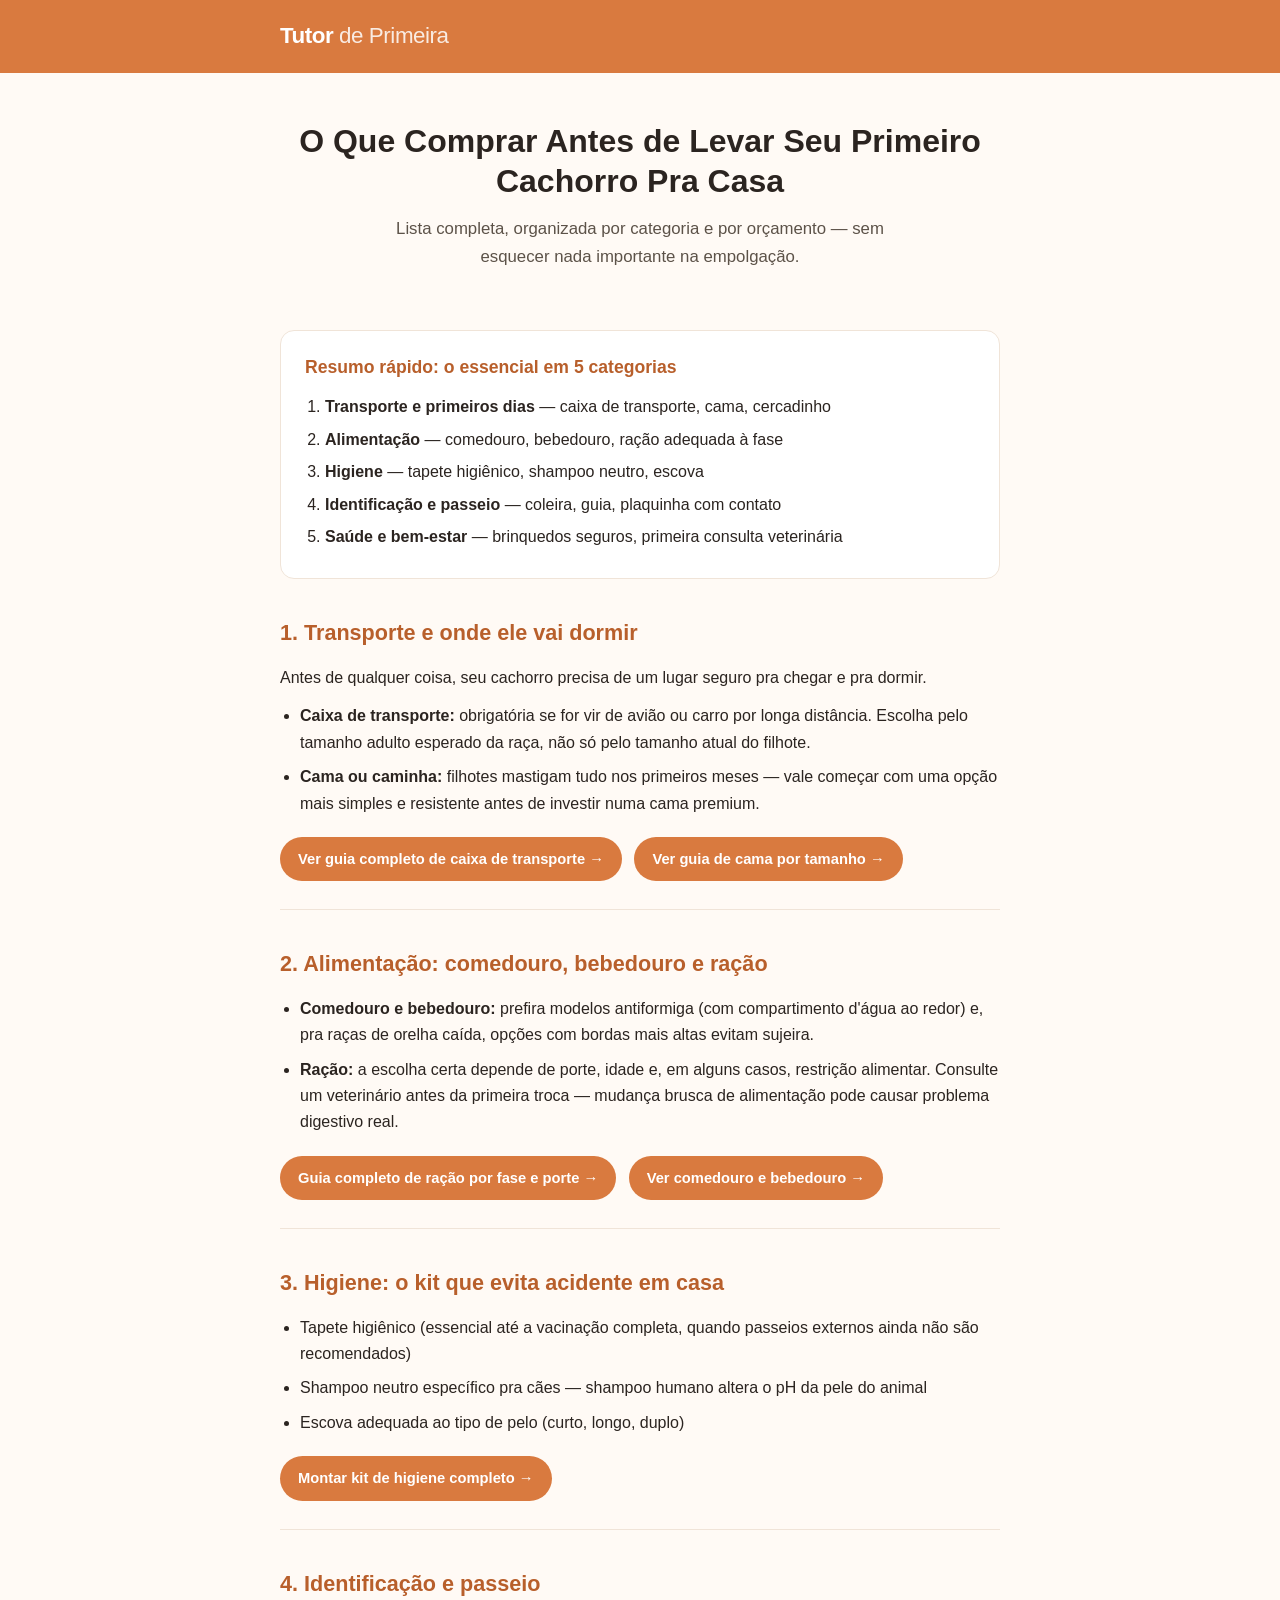
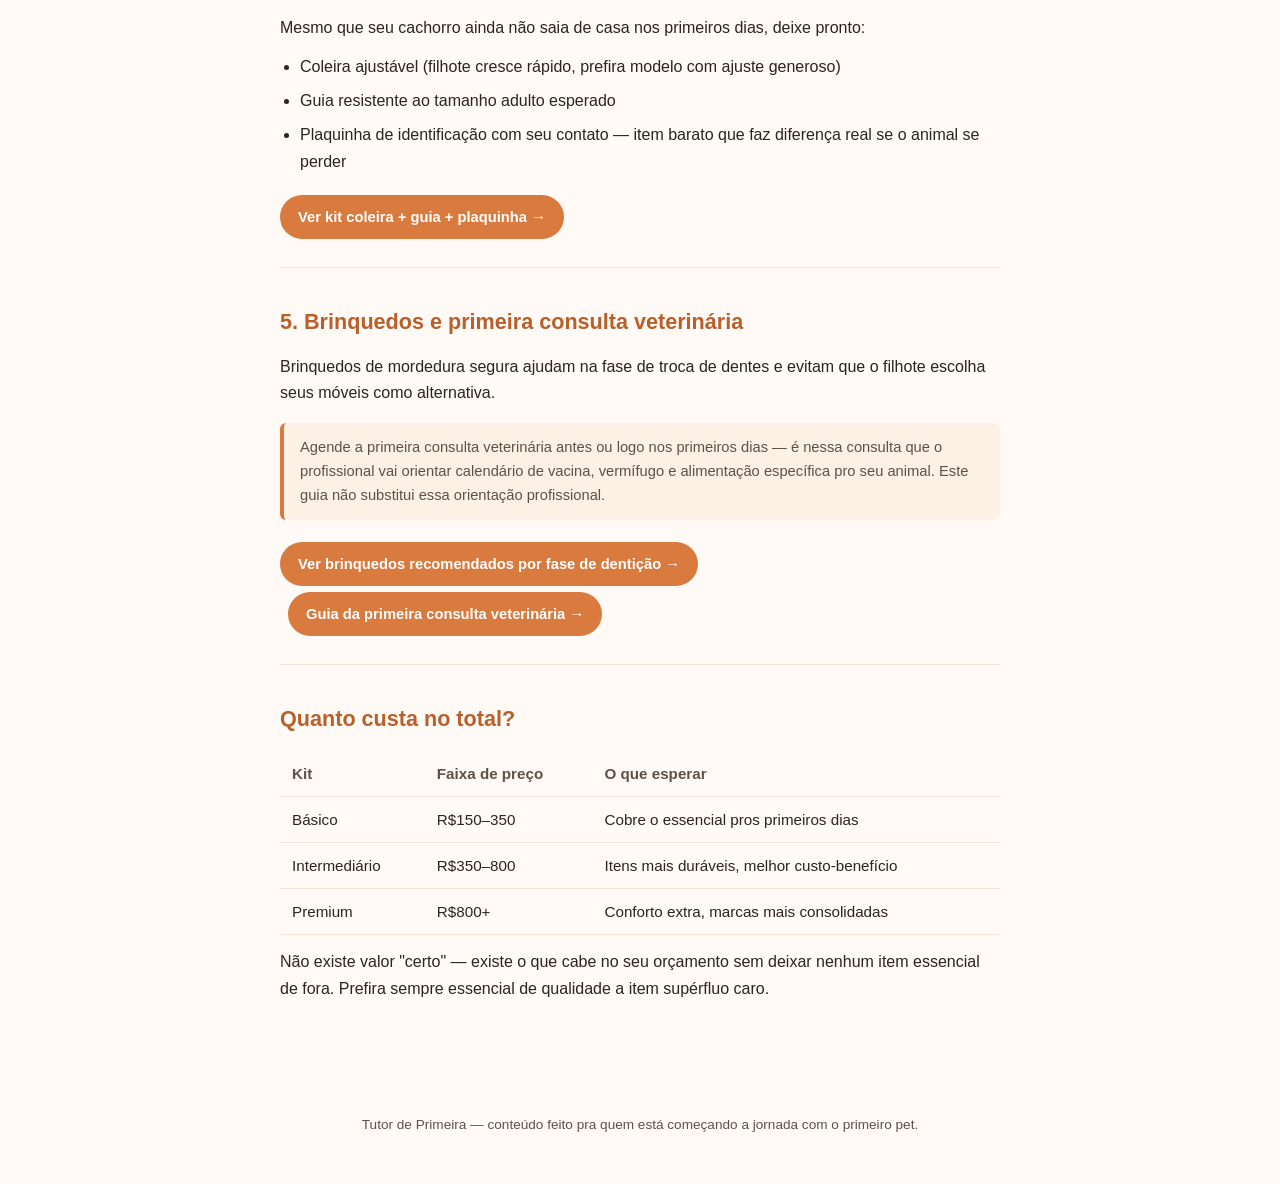
==== index.html @ 455edf4c "Site inicial Tutor de Primeira: 9 páginas (pilar + 8 de categoria)" ====
<!DOCTYPE html>
<html lang="pt-BR">
<head>
<meta charset="UTF-8">
<meta name="viewport" content="width=device-width, initial-scale=1.0">
<title>O Que Comprar Antes do Primeiro Cachorro: Lista Completa | Tutor de Primeira</title>
<meta name="description" content="Lista completa e organizada do que comprar antes de levar seu primeiro cachorro pra casa: transporte, alimentação, higiene, passeio e saúde. Guia de tutor de primeira viagem.">
<meta property="og:title" content="O Que Comprar Antes do Primeiro Cachorro: Lista Completa">
<meta property="og:description" content="Guia completo e organizado por categoria pra quem está adotando o primeiro cachorro.">
<meta property="og:type" content="article">
<link rel="stylesheet" href="assets/style.css">
</head>
<body>

<header class="topo">
  <div class="container">
    <div class="logo">Tutor <span>de Primeira</span></div>
  </div>
</header>

<main class="container">

  <div class="hero">
    <h1>O Que Comprar Antes de Levar Seu Primeiro Cachorro Pra Casa</h1>
    <p class="subtitulo">Lista completa, organizada por categoria e por orçamento — sem esquecer nada importante na empolgação.</p>
  </div>

  <article>

    <div class="resumo-rapido">
      <h2>Resumo rápido: o essencial em 5 categorias</h2>
      <ol>
        <li><strong>Transporte e primeiros dias</strong> — caixa de transporte, cama, cercadinho</li>
        <li><strong>Alimentação</strong> — comedouro, bebedouro, ração adequada à fase</li>
        <li><strong>Higiene</strong> — tapete higiênico, shampoo neutro, escova</li>
        <li><strong>Identificação e passeio</strong> — coleira, guia, plaquinha com contato</li>
        <li><strong>Saúde e bem-estar</strong> — brinquedos seguros, primeira consulta veterinária</li>
      </ol>
    </div>

    <section>
      <h2>1. Transporte e onde ele vai dormir</h2>
      <p>Antes de qualquer coisa, seu cachorro precisa de um lugar seguro pra chegar e pra dormir.</p>
      <ul>
        <li><strong>Caixa de transporte:</strong> obrigatória se for vir de avião ou carro por longa distância. Escolha pelo tamanho adulto esperado da raça, não só pelo tamanho atual do filhote.</li>
        <li><strong>Cama ou caminha:</strong> filhotes mastigam tudo nos primeiros meses — vale começar com uma opção mais simples e resistente antes de investir numa cama premium.</li>
      </ul>
      <a href="caixa-transporte.html" class="cta-link">Ver guia completo de caixa de transporte →</a>
      <a href="cama-caminha.html" class="cta-link" style="margin-left:8px">Ver guia de cama por tamanho →</a>
    </section>

    <section>
      <h2>2. Alimentação: comedouro, bebedouro e ração</h2>
      <ul>
        <li><strong>Comedouro e bebedouro:</strong> prefira modelos antiformiga (com compartimento d'água ao redor) e, pra raças de orelha caída, opções com bordas mais altas evitam sujeira.</li>
        <li><strong>Ração:</strong> a escolha certa depende de porte, idade e, em alguns casos, restrição alimentar. Consulte um veterinário antes da primeira troca — mudança brusca de alimentação pode causar problema digestivo real.</li>
      </ul>
      <a href="racao-filhote.html" class="cta-link">Guia completo de ração por fase e porte →</a>
      <a href="comedouro-bebedouro.html" class="cta-link" style="margin-left:8px">Ver comedouro e bebedouro →</a>
    </section>

    <section>
      <h2>3. Higiene: o kit que evita acidente em casa</h2>
      <ul>
        <li>Tapete higiênico (essencial até a vacinação completa, quando passeios externos ainda não são recomendados)</li>
        <li>Shampoo neutro específico pra cães — shampoo humano altera o pH da pele do animal</li>
        <li>Escova adequada ao tipo de pelo (curto, longo, duplo)</li>
      </ul>
      <a href="kit-higiene.html" class="cta-link">Montar kit de higiene completo →</a>
    </section>

    <section>
      <h2>4. Identificação e passeio</h2>
      <p>Mesmo que seu cachorro ainda não saia de casa nos primeiros dias, deixe pronto:</p>
      <ul>
        <li>Coleira ajustável (filhote cresce rápido, prefira modelo com ajuste generoso)</li>
        <li>Guia resistente ao tamanho adulto esperado</li>
        <li>Plaquinha de identificação com seu contato — item barato que faz diferença real se o animal se perder</li>
      </ul>
      <a href="coleira-guia-plaquinha.html" class="cta-link">Ver kit coleira + guia + plaquinha →</a>
    </section>

    <section>
      <h2>5. Brinquedos e primeira consulta veterinária</h2>
      <p>Brinquedos de mordedura segura ajudam na fase de troca de dentes e evitam que o filhote escolha seus móveis como alternativa.</p>
      <div class="aviso">
        Agende a primeira consulta veterinária antes ou logo nos primeiros dias — é nessa consulta que o profissional vai orientar calendário de vacina, vermífugo e alimentação específica pro seu animal. Este guia não substitui essa orientação profissional.
      </div>
      <a href="brinquedos-dentição.html" class="cta-link">Ver brinquedos recomendados por fase de dentição →</a>
      <a href="primeira-consulta-veterinaria.html" class="cta-link" style="margin-left:8px">Guia da primeira consulta veterinária →</a>
    </section>

    <section>
      <h2>Quanto custa no total?</h2>
      <table class="tabela-custos">
        <tr><th>Kit</th><th>Faixa de preço</th><th>O que esperar</th></tr>
        <tr><td>Básico</td><td>R$150–350</td><td>Cobre o essencial pros primeiros dias</td></tr>
        <tr><td>Intermediário</td><td>R$350–800</td><td>Itens mais duráveis, melhor custo-benefício</td></tr>
        <tr><td>Premium</td><td>R$800+</td><td>Conforto extra, marcas mais consolidadas</td></tr>
      </table>
      <p style="margin-top:14px">Não existe valor "certo" — existe o que cabe no seu orçamento sem deixar nenhum item essencial de fora. Prefira sempre essencial de qualidade a item supérfluo caro.</p>
    </section>

  </article>

</main>

<footer>
  Tutor de Primeira — conteúdo feito pra quem está começando a jornada com o primeiro pet.
</footer>

</body>
</html>
---- assets/style.css ----
:root {
  --cor-principal: #d97a3f;
  --cor-principal-escura: #b85f2b;
  --cor-texto: #2b2420;
  --cor-texto-suave: #5c5248;
  --cor-fundo: #fffaf5;
  --cor-card: #ffffff;
  --cor-borda: #f0e4d8;
  --fonte: -apple-system, BlinkMacSystemFont, "Segoe UI", Roboto, Helvetica, Arial, sans-serif;
}

* { box-sizing: border-box; margin: 0; padding: 0; }

body {
  font-family: var(--fonte);
  color: var(--cor-texto);
  background: var(--cor-fundo);
  line-height: 1.65;
}

.container { max-width: 760px; margin: 0 auto; padding: 0 20px; }

header.topo {
  background: var(--cor-principal);
  color: #fff;
  padding: 18px 0;
}

header.topo .container { display: flex; align-items: center; gap: 10px; }

.logo { font-size: 1.4rem; font-weight: 800; letter-spacing: -0.02em; }
.logo span { font-weight: 400; opacity: 0.85; }

.hero {
  padding: 48px 0 32px;
  text-align: center;
}

.hero h1 {
  font-size: 2rem;
  line-height: 1.25;
  margin-bottom: 14px;
  color: var(--cor-texto);
}

.hero p.subtitulo {
  color: var(--cor-texto-suave);
  font-size: 1.05rem;
  max-width: 560px;
  margin: 0 auto;
}

.resumo-rapido {
  background: var(--cor-card);
  border: 1px solid var(--cor-borda);
  border-radius: 14px;
  padding: 22px 24px;
  margin: 28px 0;
}

.resumo-rapido h2 { font-size: 1.1rem; margin-bottom: 12px; }
.resumo-rapido ol { padding-left: 20px; }
.resumo-rapido li { margin-bottom: 6px; }

article section {
  margin: 36px 0;
  padding-bottom: 28px;
  border-bottom: 1px solid var(--cor-borda);
}

article section:last-of-type { border-bottom: none; }

article h2 {
  font-size: 1.35rem;
  margin-bottom: 14px;
  color: var(--cor-principal-escura);
}

article p { margin-bottom: 12px; color: var(--cor-texto); }

article ul { padding-left: 20px; margin-bottom: 14px; }
article ul li { margin-bottom: 8px; }

.cta-link {
  display: inline-block;
  margin-top: 6px;
  padding: 10px 18px;
  background: var(--cor-principal);
  color: #fff;
  text-decoration: none;
  border-radius: 999px;
  font-weight: 600;
  font-size: 0.92rem;
  transition: background 0.15s ease;
}

.cta-link:hover { background: var(--cor-principal-escura); }

.tabela-custos {
  width: 100%;
  border-collapse: collapse;
  margin-top: 14px;
}

.tabela-custos th, .tabela-custos td {
  text-align: left;
  padding: 10px 12px;
  border-bottom: 1px solid var(--cor-borda);
  font-size: 0.95rem;
}

.tabela-custos th { color: var(--cor-texto-suave); font-weight: 600; }

.aviso {
  background: #fdf1e6;
  border-left: 4px solid var(--cor-principal);
  padding: 12px 16px;
  border-radius: 6px;
  font-size: 0.92rem;
  color: var(--cor-texto-suave);
  margin: 16px 0;
}

footer {
  text-align: center;
  padding: 36px 0 48px;
  color: var(--cor-texto-suave);
  font-size: 0.85rem;
}

@media (max-width: 600px) {
  .hero h1 { font-size: 1.6rem; }
  .hero { padding: 32px 0 24px; }
}
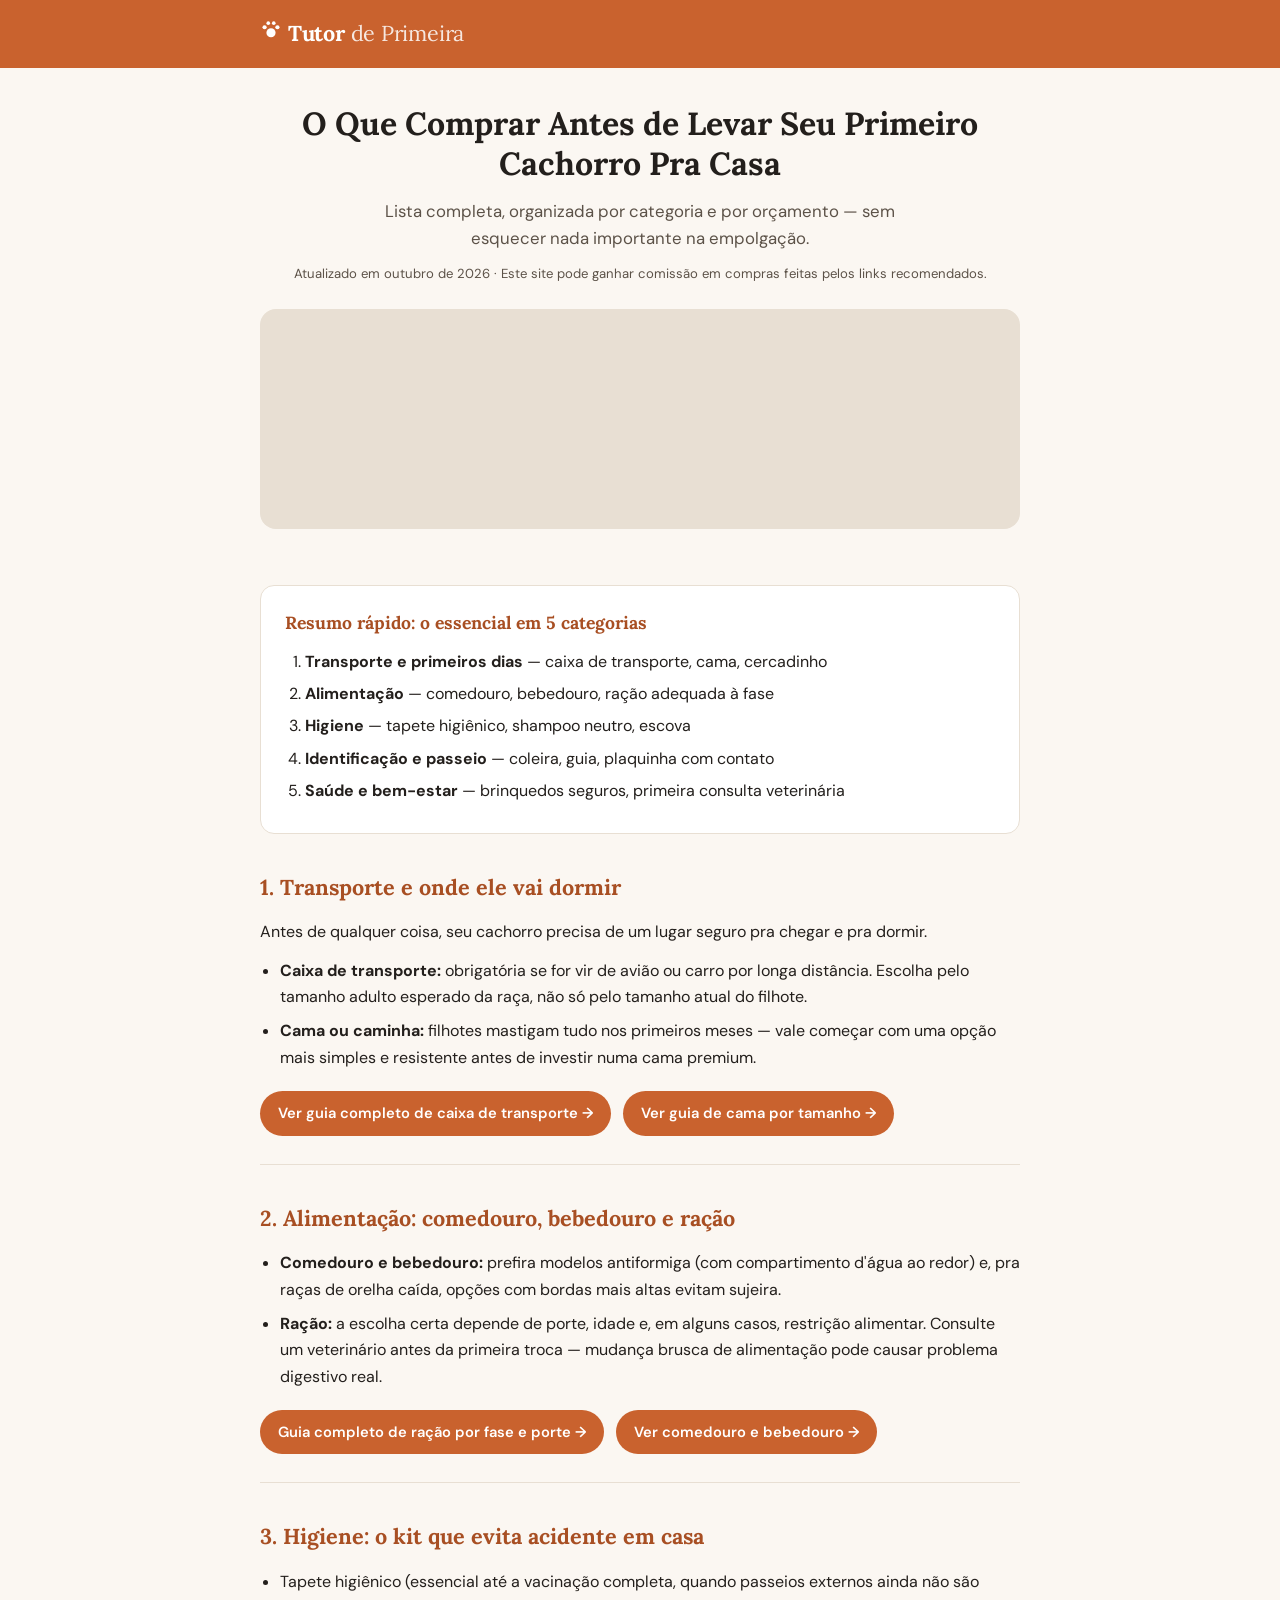
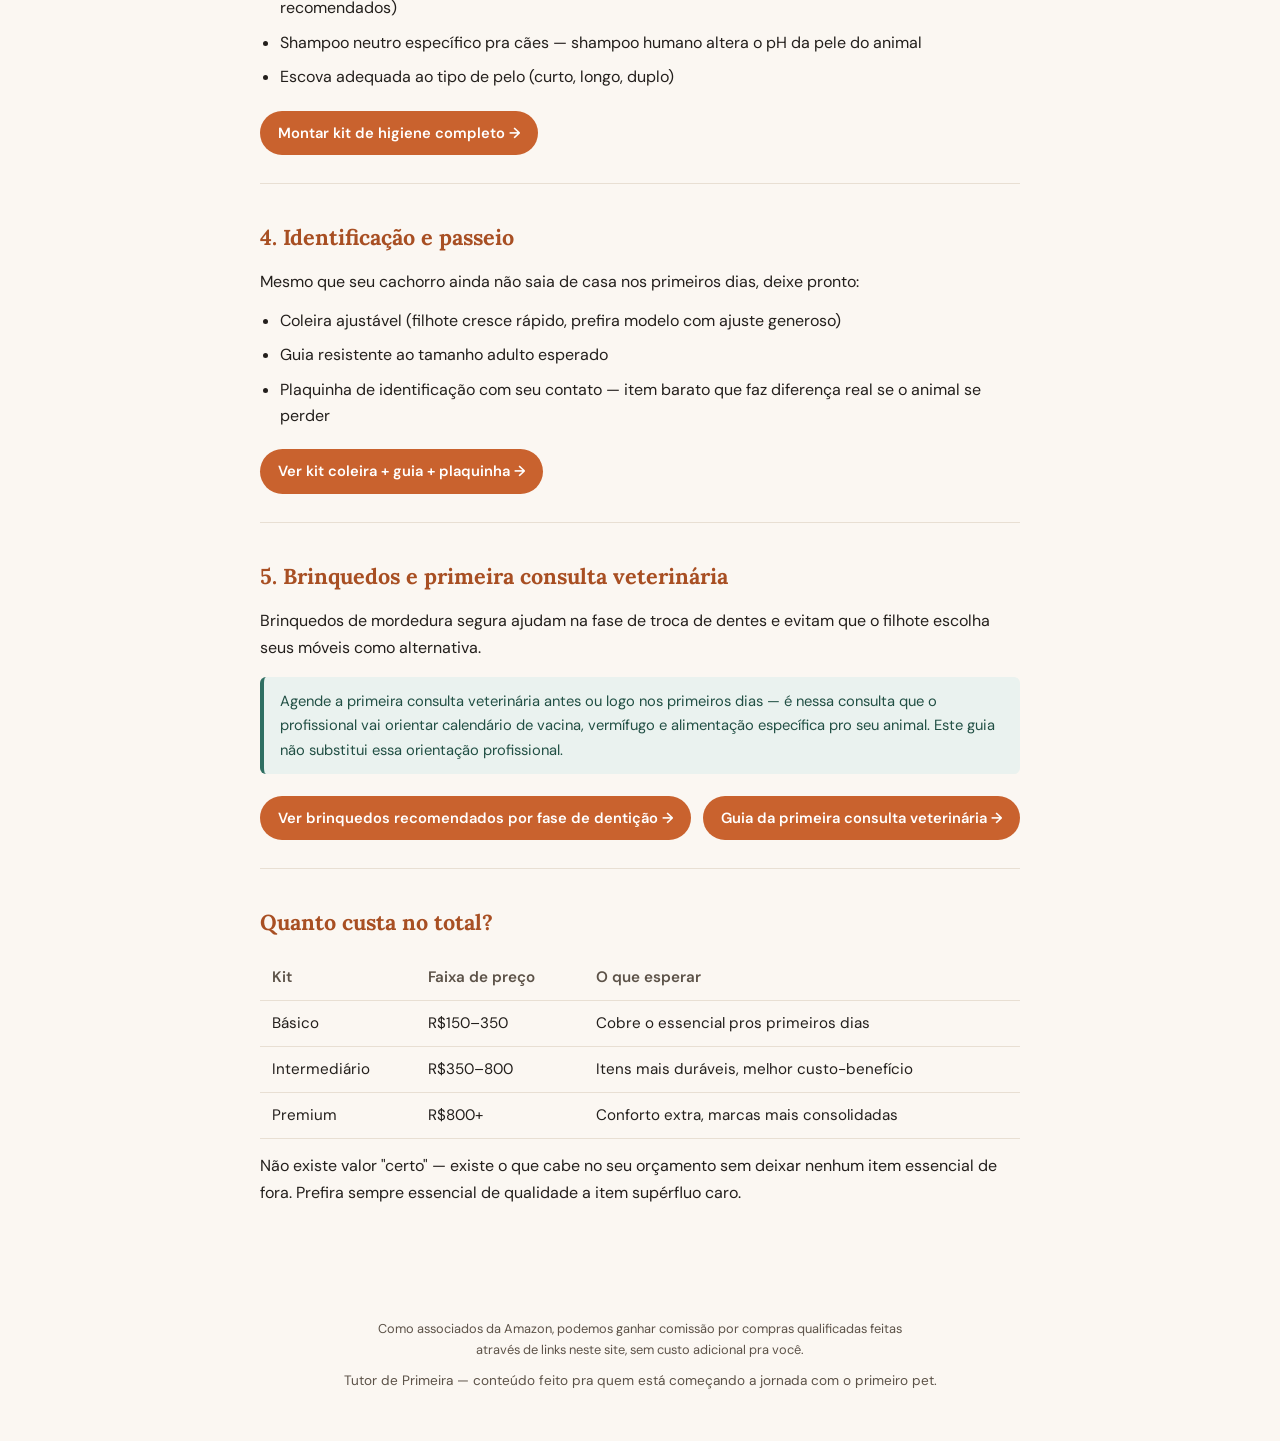
==== commit fce849fa: "Redesign completo: paleta/tipografia, breadcrumb, fotos, resposta rápida, tabela comparativa, cards " ====
--- a/index.html
+++ b/index.html
@@ -14,7 +14,10 @@
 
 <header class="topo">
   <div class="container">
-    <div class="logo">Tutor <span>de Primeira</span></div>
+    <div class="logo">
+      <svg class="icone" width="22" height="22" viewBox="0 0 24 24" fill="currentColor" aria-hidden="true"><circle cx="12" cy="15" r="5"/><circle cx="5" cy="9" r="2.3"/><circle cx="19" cy="9" r="2.3"/><circle cx="9" cy="4.5" r="2"/><circle cx="15" cy="4.5" r="2"/></svg>
+      Tutor <span>de Primeira</span>
+    </div>
   </div>
 </header>
 
@@ -23,6 +26,8 @@
   <div class="hero">
     <h1>O Que Comprar Antes de Levar Seu Primeiro Cachorro Pra Casa</h1>
     <p class="subtitulo">Lista completa, organizada por categoria e por orçamento — sem esquecer nada importante na empolgação.</p>
+    <p class="disclosure">Atualizado em outubro de 2026 · Este site pode ganhar comissão em compras feitas pelos links recomendados.</p>
+    <div class="hero-foto" style="--imagem-hero: url('assets/images/hero-home.jpg')"></div>
   </div>
 
   <article>
@@ -86,7 +91,7 @@
       <div class="aviso">
         Agende a primeira consulta veterinária antes ou logo nos primeiros dias — é nessa consulta que o profissional vai orientar calendário de vacina, vermífugo e alimentação específica pro seu animal. Este guia não substitui essa orientação profissional.
       </div>
-      <a href="brinquedos-dentição.html" class="cta-link">Ver brinquedos recomendados por fase de dentição →</a>
+      <a href="brinquedos-dente.html" class="cta-link">Ver brinquedos recomendados por fase de dentição →</a>
       <a href="primeira-consulta-veterinaria.html" class="cta-link" style="margin-left:8px">Guia da primeira consulta veterinária →</a>
     </section>
 
@@ -106,6 +111,7 @@
 </main>
 
 <footer>
+  <p class="disclosure-footer">Como associados da Amazon, podemos ganhar comissão por compras qualificadas feitas através de links neste site, sem custo adicional pra você.</p>
   Tutor de Primeira — conteúdo feito pra quem está começando a jornada com o primeiro pet.
 </footer>
 
--- a/assets/style.css
+++ b/assets/style.css
@@ -1,43 +1,65 @@
+@import url('https://fonts.googleapis.com/css2?family=Lora:wght@600;700&family=DM+Sans:wght@400;500;600&display=swap');
+
 :root {
-  --cor-principal: #d97a3f;
-  --cor-principal-escura: #b85f2b;
-  --cor-texto: #2b2420;
-  --cor-texto-suave: #5c5248;
-  --cor-fundo: #fffaf5;
+  --cor-principal: #C9622E;
+  --cor-principal-escura: #A84F23;
+  --cor-secundaria: #2F6F62;
+  --cor-secundaria-escura: #214F44;
+  --cor-texto: #231F1C;
+  --cor-texto-suave: #5C5248;
+  --cor-fundo: #FBF7F2;
   --cor-card: #ffffff;
-  --cor-borda: #f0e4d8;
-  --fonte: -apple-system, BlinkMacSystemFont, "Segoe UI", Roboto, Helvetica, Arial, sans-serif;
+  --cor-borda: #E8DFD3;
+  --fonte-titulo: "Lora", Georgia, serif;
+  --fonte-corpo: "DM Sans", -apple-system, BlinkMacSystemFont, "Segoe UI", Roboto, Helvetica, Arial, sans-serif;
 }
 
 * { box-sizing: border-box; margin: 0; padding: 0; }
 
 body {
-  font-family: var(--fonte);
+  font-family: var(--fonte-corpo);
   color: var(--cor-texto);
   background: var(--cor-fundo);
   line-height: 1.65;
 }
 
-.container { max-width: 760px; margin: 0 auto; padding: 0 20px; }
+.container { max-width: 800px; margin: 0 auto; padding: 0 20px; }
+
+h1, h2, .logo { font-family: var(--fonte-titulo); }
+
+/* Header + breadcrumb */
 
 header.topo {
   background: var(--cor-principal);
   color: #fff;
-  padding: 18px 0;
+  padding: 16px 0;
 }
 
 header.topo .container { display: flex; align-items: center; gap: 10px; }
 
-.logo { font-size: 1.4rem; font-weight: 800; letter-spacing: -0.02em; }
+.logo { font-size: 1.35rem; font-weight: 700; letter-spacing: -0.01em; }
 .logo span { font-weight: 400; opacity: 0.85; }
+.logo a { color: inherit; text-decoration: none; display: inline-flex; align-items: center; gap: 8px; }
+
+.breadcrumb {
+  font-size: 0.85rem;
+  color: var(--cor-texto-suave);
+  padding: 14px 0 0;
+}
+
+.breadcrumb a { color: var(--cor-texto-suave); text-decoration: none; }
+.breadcrumb a:hover { text-decoration: underline; }
+
+/* Hero */
 
 .hero {
-  padding: 48px 0 32px;
+  padding: 36px 0 28px;
   text-align: center;
 }
 
 .hero h1 {
   font-size: 2rem;
+  font-weight: 700;
   line-height: 1.25;
   margin-bottom: 14px;
   color: var(--cor-texto);
@@ -50,7 +72,28 @@
   margin: 0 auto;
 }
 
-.resumo-rapido {
+.hero-foto {
+  margin-top: 24px;
+  border-radius: 16px;
+  min-height: 220px;
+  background-color: var(--cor-borda);
+  background-image: var(--imagem-hero, none);
+  background-size: cover;
+  background-position: center;
+}
+
+/* Disclosure / atualização */
+
+.disclosure {
+  font-size: 0.82rem;
+  color: var(--cor-texto-suave);
+  text-align: center;
+  margin-top: 10px;
+}
+
+/* Resumo rápido / Resposta rápida */
+
+.resumo-rapido, .resposta-rapida {
   background: var(--cor-card);
   border: 1px solid var(--cor-borda);
   border-radius: 14px;
@@ -58,9 +101,28 @@
   margin: 28px 0;
 }
 
-.resumo-rapido h2 { font-size: 1.1rem; margin-bottom: 12px; }
+.resumo-rapido h2, .resposta-rapida h2 { font-size: 1.1rem; margin-bottom: 12px; }
 .resumo-rapido ol { padding-left: 20px; }
 .resumo-rapido li { margin-bottom: 6px; }
+
+.resposta-rapida {
+  border-left: 4px solid var(--cor-principal);
+}
+
+.resposta-rapida .selo {
+  display: inline-block;
+  background: var(--cor-principal);
+  color: #fff;
+  font-size: 0.75rem;
+  font-weight: 600;
+  padding: 3px 10px;
+  border-radius: 999px;
+  margin-bottom: 8px;
+}
+
+.resposta-rapida p { color: var(--cor-texto-suave); margin-bottom: 14px; }
+
+/* Artigo / seções */
 
 article section {
   margin: 36px 0;
@@ -72,6 +134,7 @@
 
 article h2 {
   font-size: 1.35rem;
+  font-weight: 700;
   margin-bottom: 14px;
   color: var(--cor-principal-escura);
 }
@@ -80,6 +143,8 @@
 
 article ul { padding-left: 20px; margin-bottom: 14px; }
 article ul li { margin-bottom: 8px; }
+
+/* CTA */
 
 .cta-link {
   display: inline-block;
@@ -96,39 +161,136 @@
 
 .cta-link:hover { background: var(--cor-principal-escura); }
 
-.tabela-custos {
+/* Tabela comparativa de produtos */
+
+.tabela-custos, .tabela-comparativa {
   width: 100%;
   border-collapse: collapse;
   margin-top: 14px;
-}
-
-.tabela-custos th, .tabela-custos td {
+  font-size: 0.95rem;
+}
+
+.tabela-custos th, .tabela-custos td,
+.tabela-comparativa th, .tabela-comparativa td {
   text-align: left;
   padding: 10px 12px;
   border-bottom: 1px solid var(--cor-borda);
-  font-size: 0.95rem;
-}
-
-.tabela-custos th { color: var(--cor-texto-suave); font-weight: 600; }
+}
+
+.tabela-custos th, .tabela-comparativa th { color: var(--cor-texto-suave); font-weight: 600; }
+
+.tabela-comparativa {
+  background: var(--cor-card);
+  border: 1px solid var(--cor-borda);
+  border-radius: 12px;
+  overflow: hidden;
+}
+
+.tabela-comparativa th { background: var(--cor-fundo); }
+
+.tabela-comparativa .selo-tag {
+  display: inline-block;
+  font-size: 0.72rem;
+  font-weight: 600;
+  padding: 2px 8px;
+  border-radius: 999px;
+  background: var(--cor-secundaria);
+  color: #fff;
+}
+
+/* Cards de produto */
+
+.produtos-grid {
+  display: grid;
+  grid-template-columns: repeat(auto-fit, minmax(200px, 1fr));
+  gap: 14px;
+  margin-top: 16px;
+}
+
+.produto-card {
+  background: var(--cor-card);
+  border: 1px solid var(--cor-borda);
+  border-radius: 14px;
+  padding: 18px;
+  display: flex;
+  flex-direction: column;
+}
+
+.produto-card .icone {
+  width: 36px;
+  height: 36px;
+  color: var(--cor-principal);
+  margin-bottom: 10px;
+}
+
+.produto-card .selo-tag {
+  display: inline-block;
+  font-size: 0.72rem;
+  font-weight: 600;
+  padding: 2px 8px;
+  border-radius: 999px;
+  background: var(--cor-secundaria);
+  color: #fff;
+  margin-bottom: 8px;
+  align-self: flex-start;
+}
+
+.produto-card h3 { font-size: 1rem; margin-bottom: 6px; }
+.produto-card p { font-size: 0.88rem; color: var(--cor-texto-suave); margin-bottom: 10px; flex-grow: 1; }
+.produto-card .preco { font-size: 0.85rem; font-weight: 600; color: var(--cor-texto); margin-bottom: 10px; }
+
+.produto-card .cta-link {
+  text-align: center;
+  font-size: 0.85rem;
+  padding: 8px 14px;
+}
+
+/* Aviso (saúde / cuidado) — cor secundária, distinto de oferta */
 
 .aviso {
-  background: #fdf1e6;
-  border-left: 4px solid var(--cor-principal);
+  background: #EAF2EF;
+  border-left: 4px solid var(--cor-secundaria);
   padding: 12px 16px;
   border-radius: 6px;
   font-size: 0.92rem;
-  color: var(--cor-texto-suave);
+  color: var(--cor-secundaria-escura);
   margin: 16px 0;
 }
 
+/* FAQ */
+
+.faq details {
+  border-bottom: 1px solid var(--cor-borda);
+  padding: 12px 0;
+}
+
+.faq summary {
+  cursor: pointer;
+  font-weight: 600;
+  font-size: 0.98rem;
+}
+
+.faq details p { margin-top: 10px; color: var(--cor-texto-suave); }
+
+/* Footer */
+
 footer {
   text-align: center;
   padding: 36px 0 48px;
   color: var(--cor-texto-suave);
   font-size: 0.85rem;
 }
+
+footer .disclosure-footer {
+  max-width: 560px;
+  margin: 0 auto 10px;
+  font-size: 0.8rem;
+}
+
+footer a { color: var(--cor-texto-suave); }
 
 @media (max-width: 600px) {
   .hero h1 { font-size: 1.6rem; }
-  .hero { padding: 32px 0 24px; }
-}
+  .hero { padding: 28px 0 20px; }
+  .produtos-grid { grid-template-columns: 1fr; }
+}
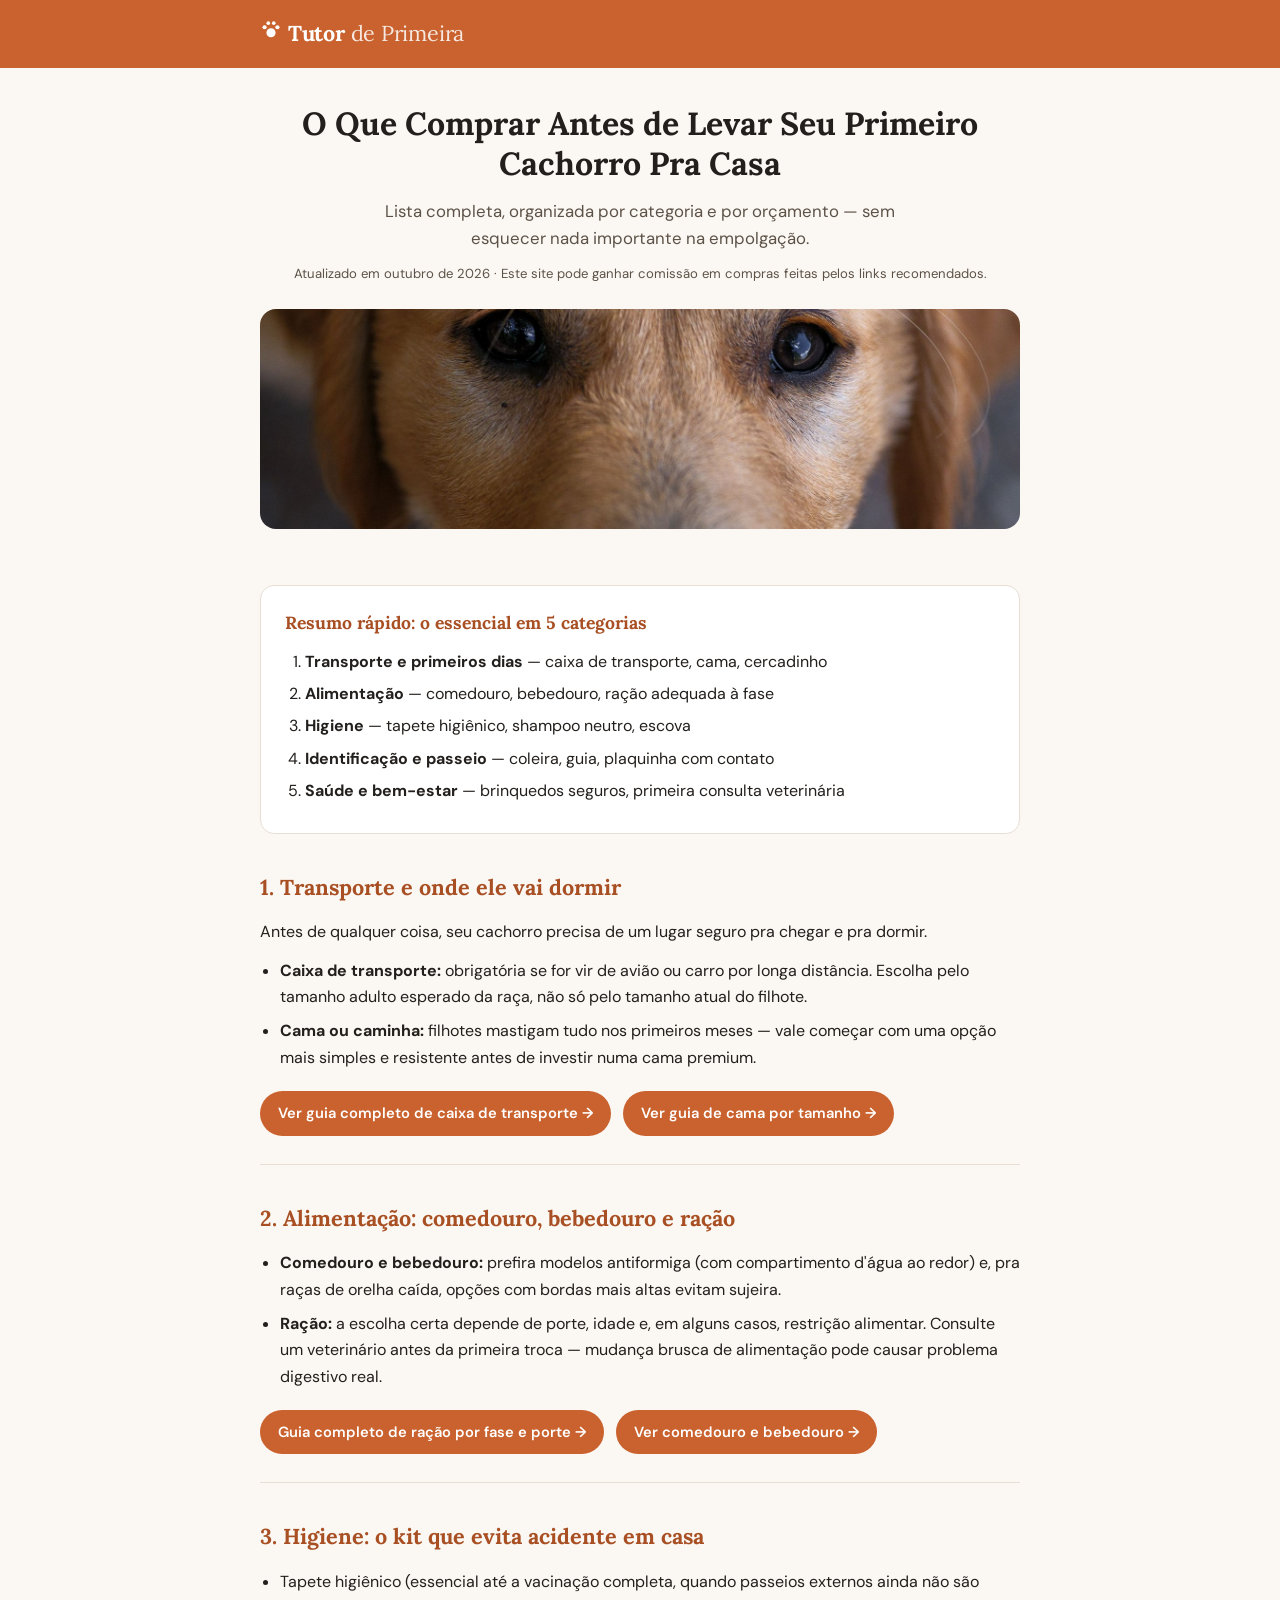
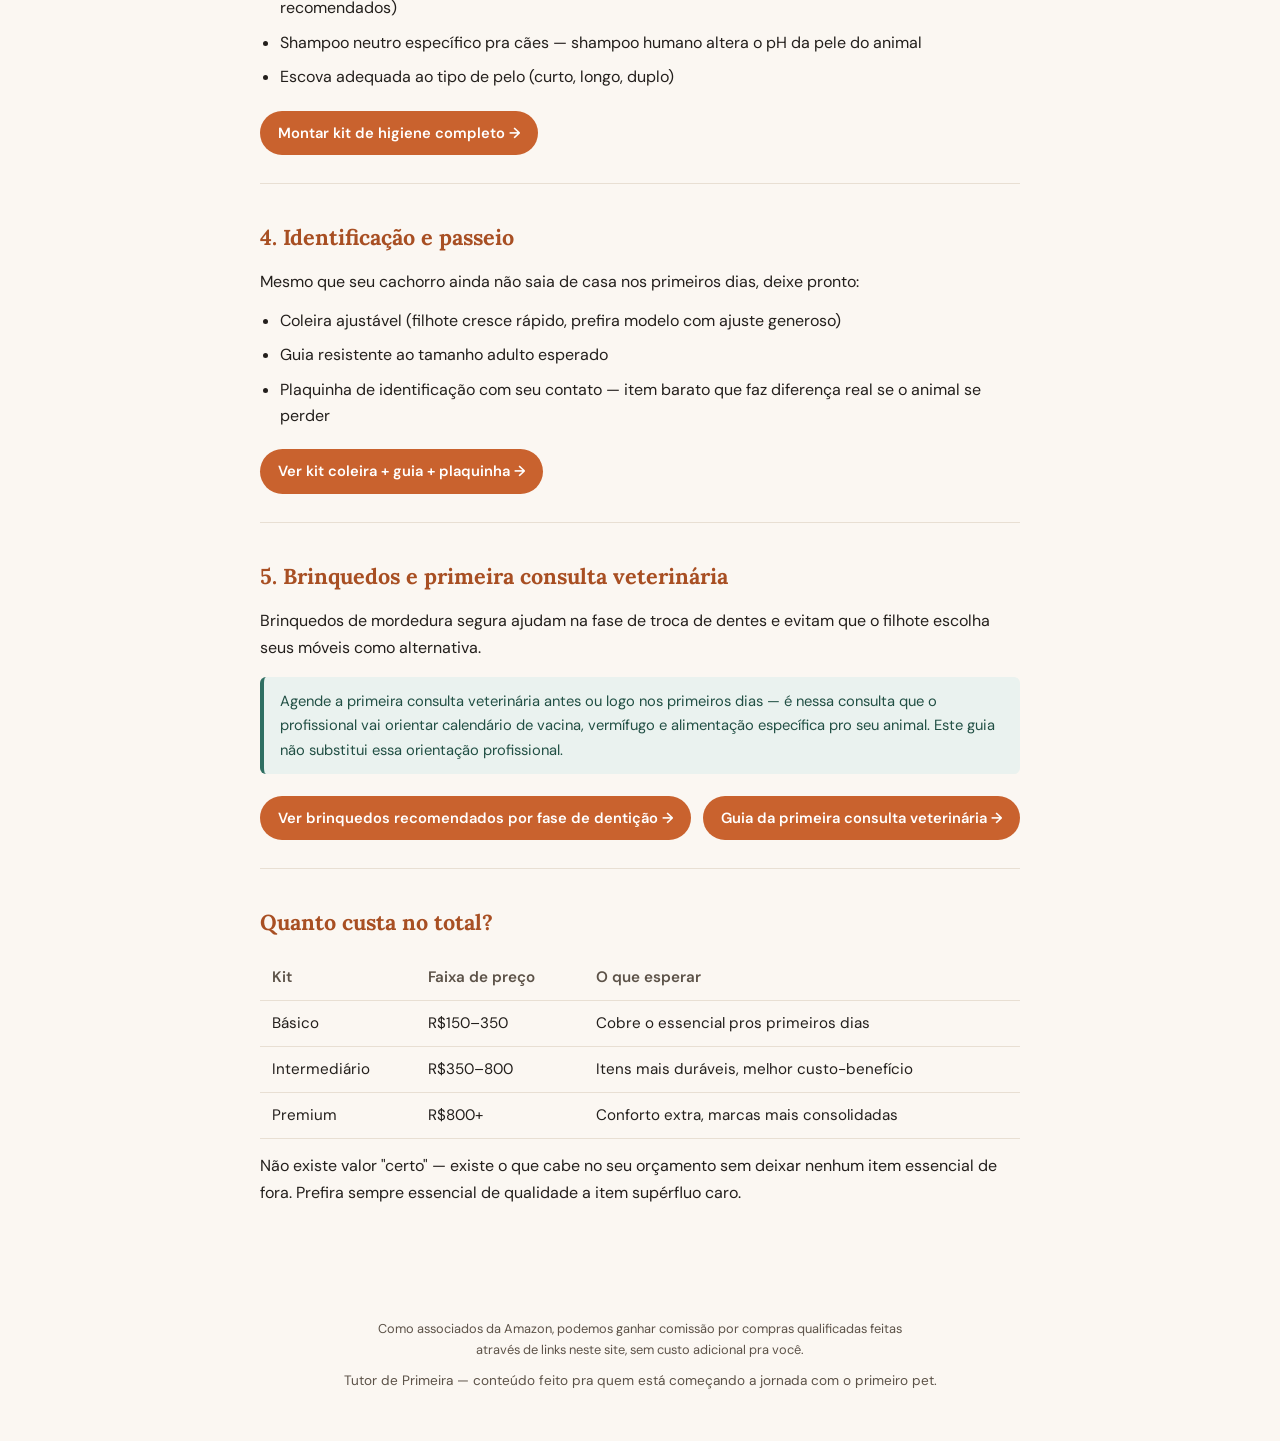
==== commit 697df872: "Corrige bug de resolução de caminho da imagem de fundo do hero" ====
--- a/index.html
+++ b/index.html
@@ -27,7 +27,7 @@
     <h1>O Que Comprar Antes de Levar Seu Primeiro Cachorro Pra Casa</h1>
     <p class="subtitulo">Lista completa, organizada por categoria e por orçamento — sem esquecer nada importante na empolgação.</p>
     <p class="disclosure">Atualizado em outubro de 2026 · Este site pode ganhar comissão em compras feitas pelos links recomendados.</p>
-    <div class="hero-foto" style="--imagem-hero: url('assets/images/hero-home.jpg')"></div>
+    <div class="hero-foto" style="background-image:url('assets/images/hero-home.jpg')"></div>
   </div>
 
   <article>
--- a/assets/style.css
+++ b/assets/style.css
@@ -77,7 +77,6 @@
   border-radius: 16px;
   min-height: 220px;
   background-color: var(--cor-borda);
-  background-image: var(--imagem-hero, none);
   background-size: cover;
   background-position: center;
 }
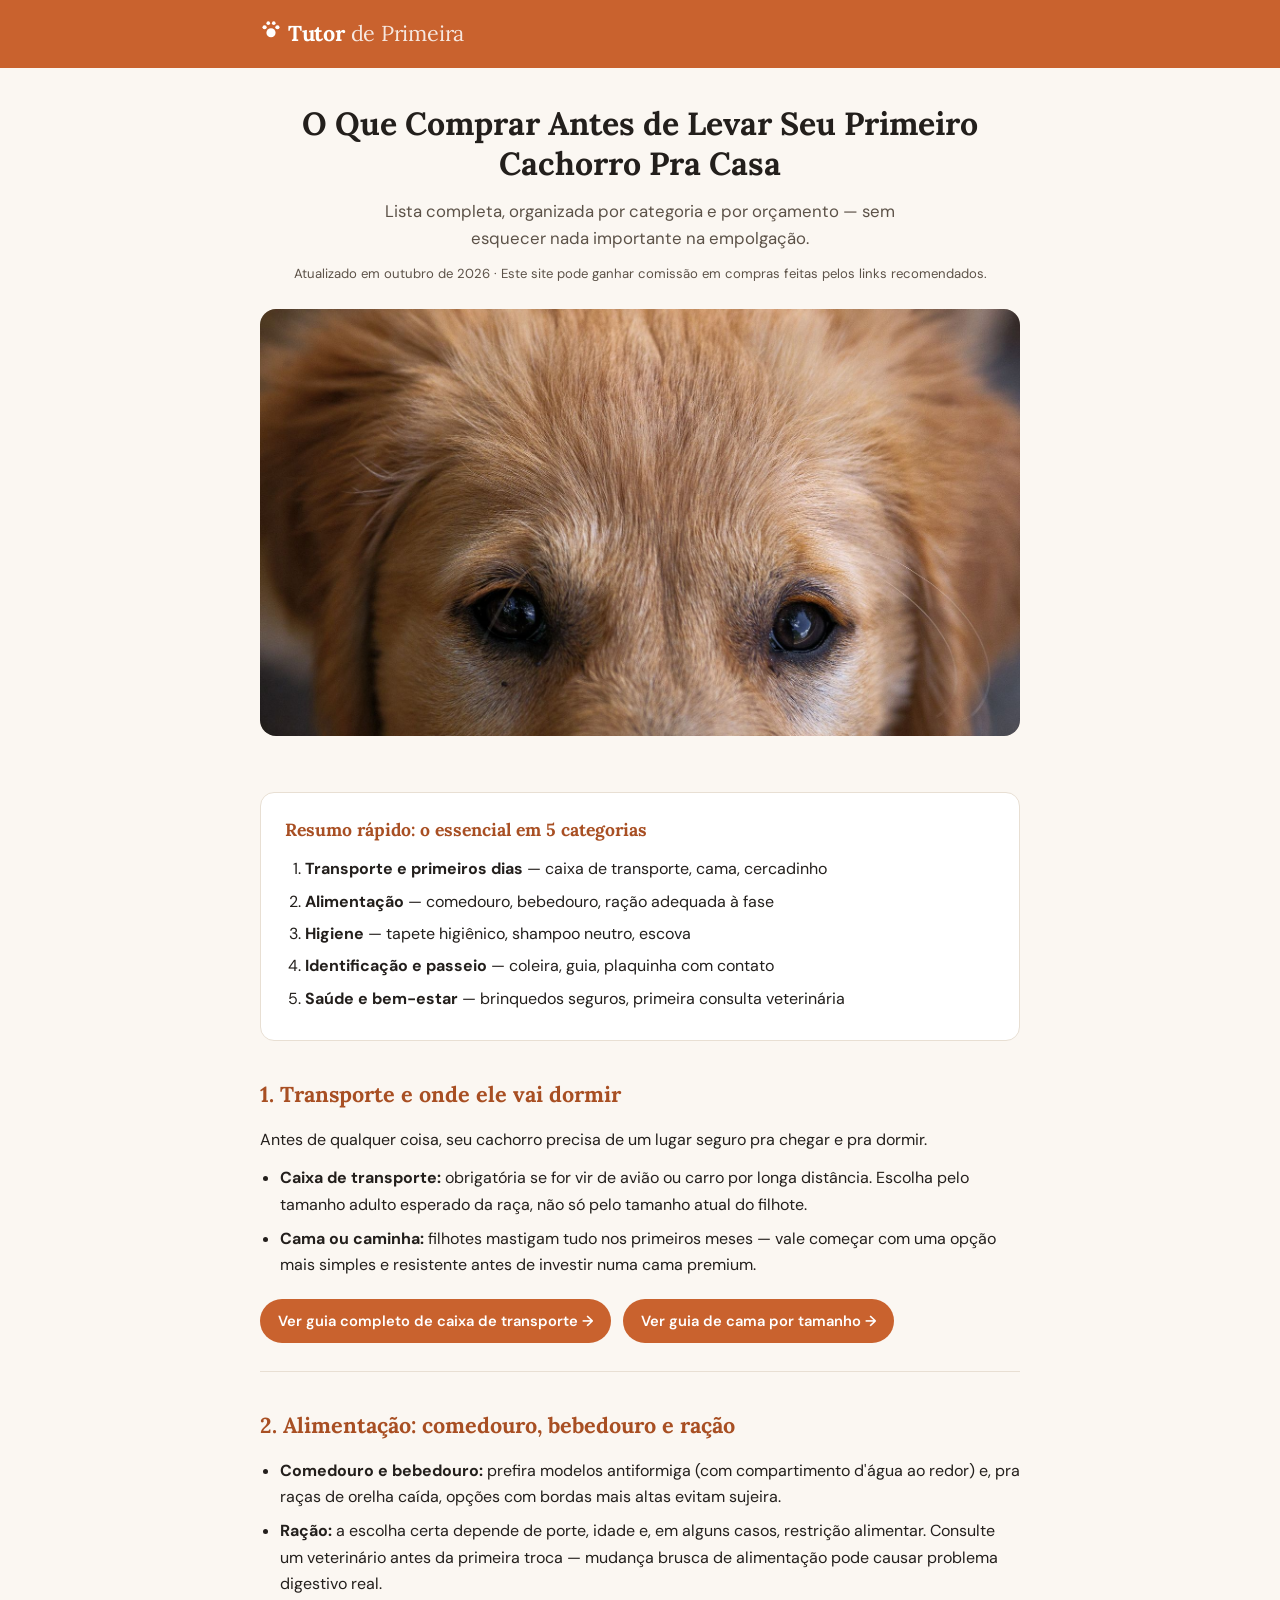
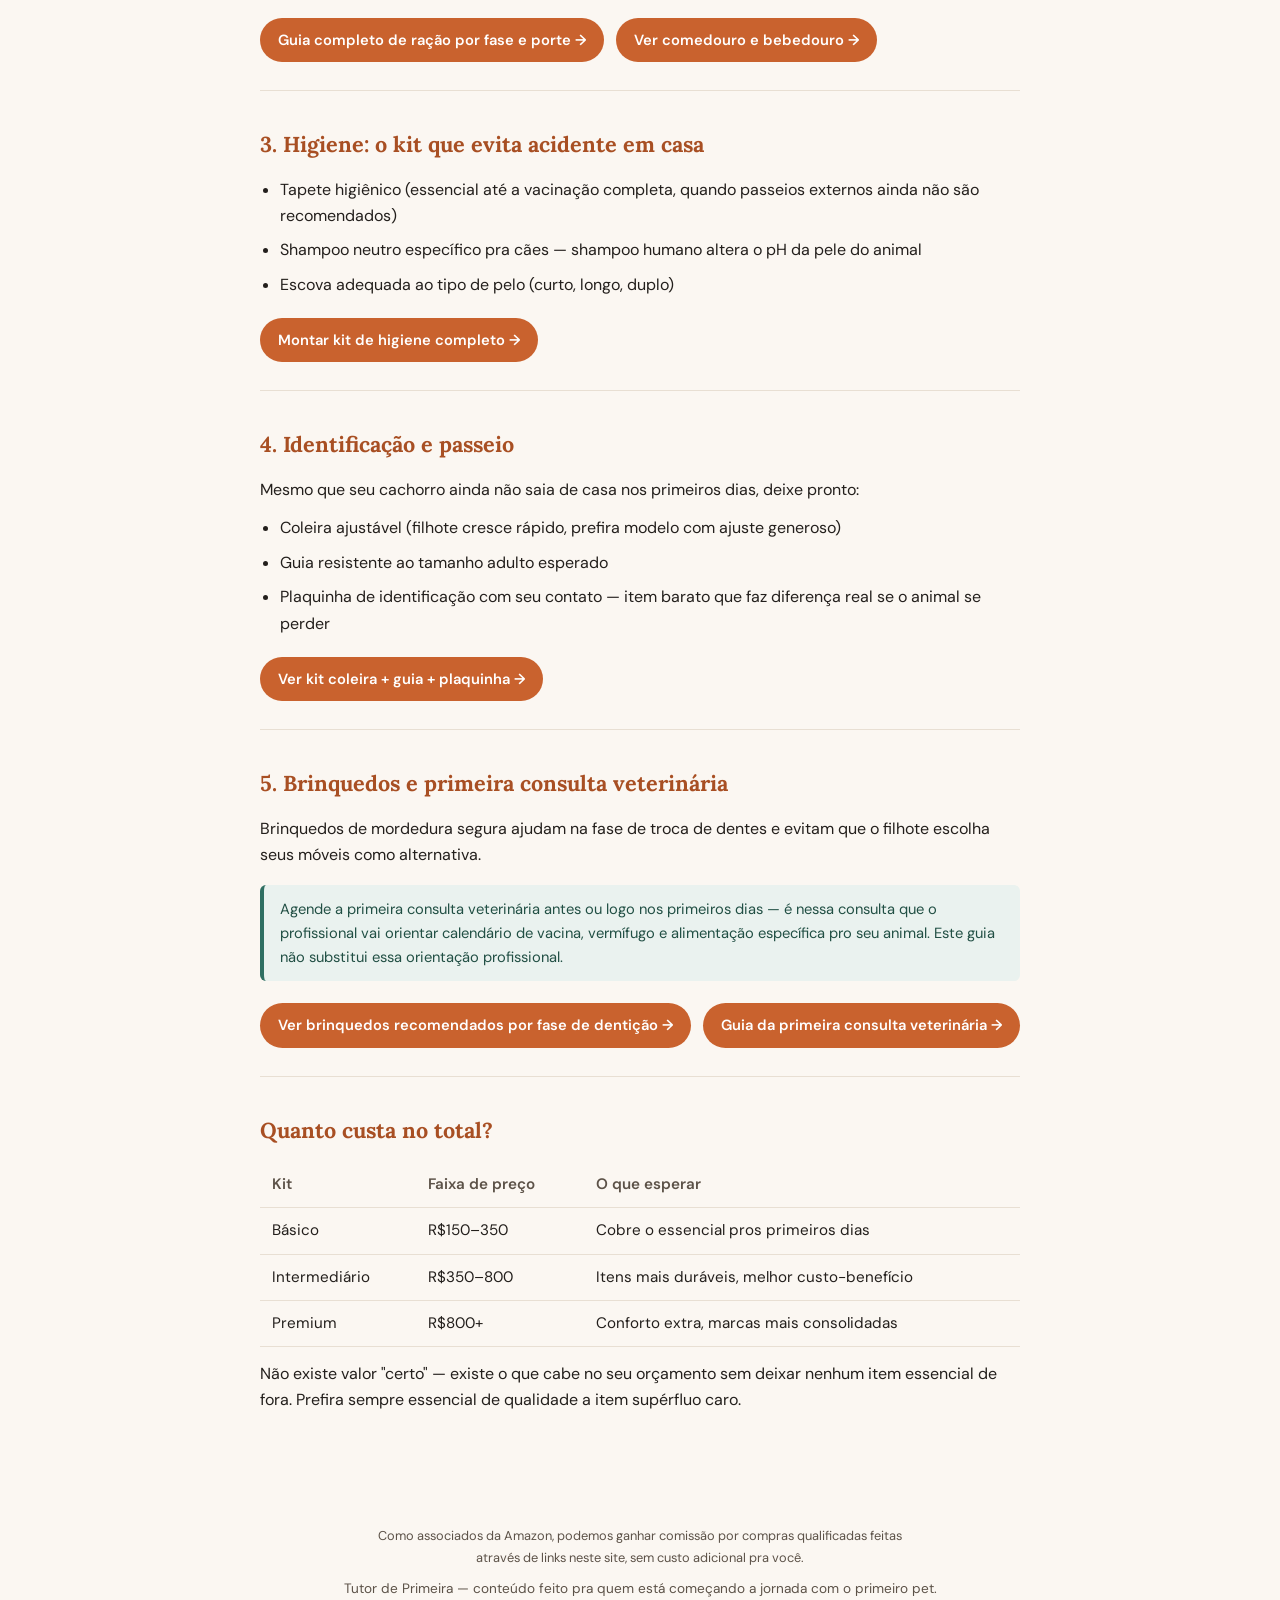
==== commit 74fca5fc: "Corrige fotos: substitui 3 imagens com problema (errada, cortada, sem cachorro visível), troca div+b" ====
--- a/index.html
+++ b/index.html
@@ -27,7 +27,7 @@
     <h1>O Que Comprar Antes de Levar Seu Primeiro Cachorro Pra Casa</h1>
     <p class="subtitulo">Lista completa, organizada por categoria e por orçamento — sem esquecer nada importante na empolgação.</p>
     <p class="disclosure">Atualizado em outubro de 2026 · Este site pode ganhar comissão em compras feitas pelos links recomendados.</p>
-    <div class="hero-foto" style="background-image:url('assets/images/hero-home.jpg')"></div>
+    <img class="hero-foto" src="assets/images/hero-home.jpg" alt="Filhote de golden retriever, pet de primeira viagem" loading="lazy" style="object-position: center 20%">
   </div>
 
   <article>
--- a/assets/style.css
+++ b/assets/style.css
@@ -73,12 +73,18 @@
 }
 
 .hero-foto {
+  display: block;
+  width: 100%;
+  aspect-ratio: 16 / 9;
   margin-top: 24px;
   border-radius: 16px;
-  min-height: 220px;
   background-color: var(--cor-borda);
-  background-size: cover;
-  background-position: center;
+  object-fit: cover;
+  object-position: center 35%;
+}
+
+@media (max-width: 600px) {
+  .hero-foto { aspect-ratio: 4 / 3; }
 }
 
 /* Disclosure / atualização */
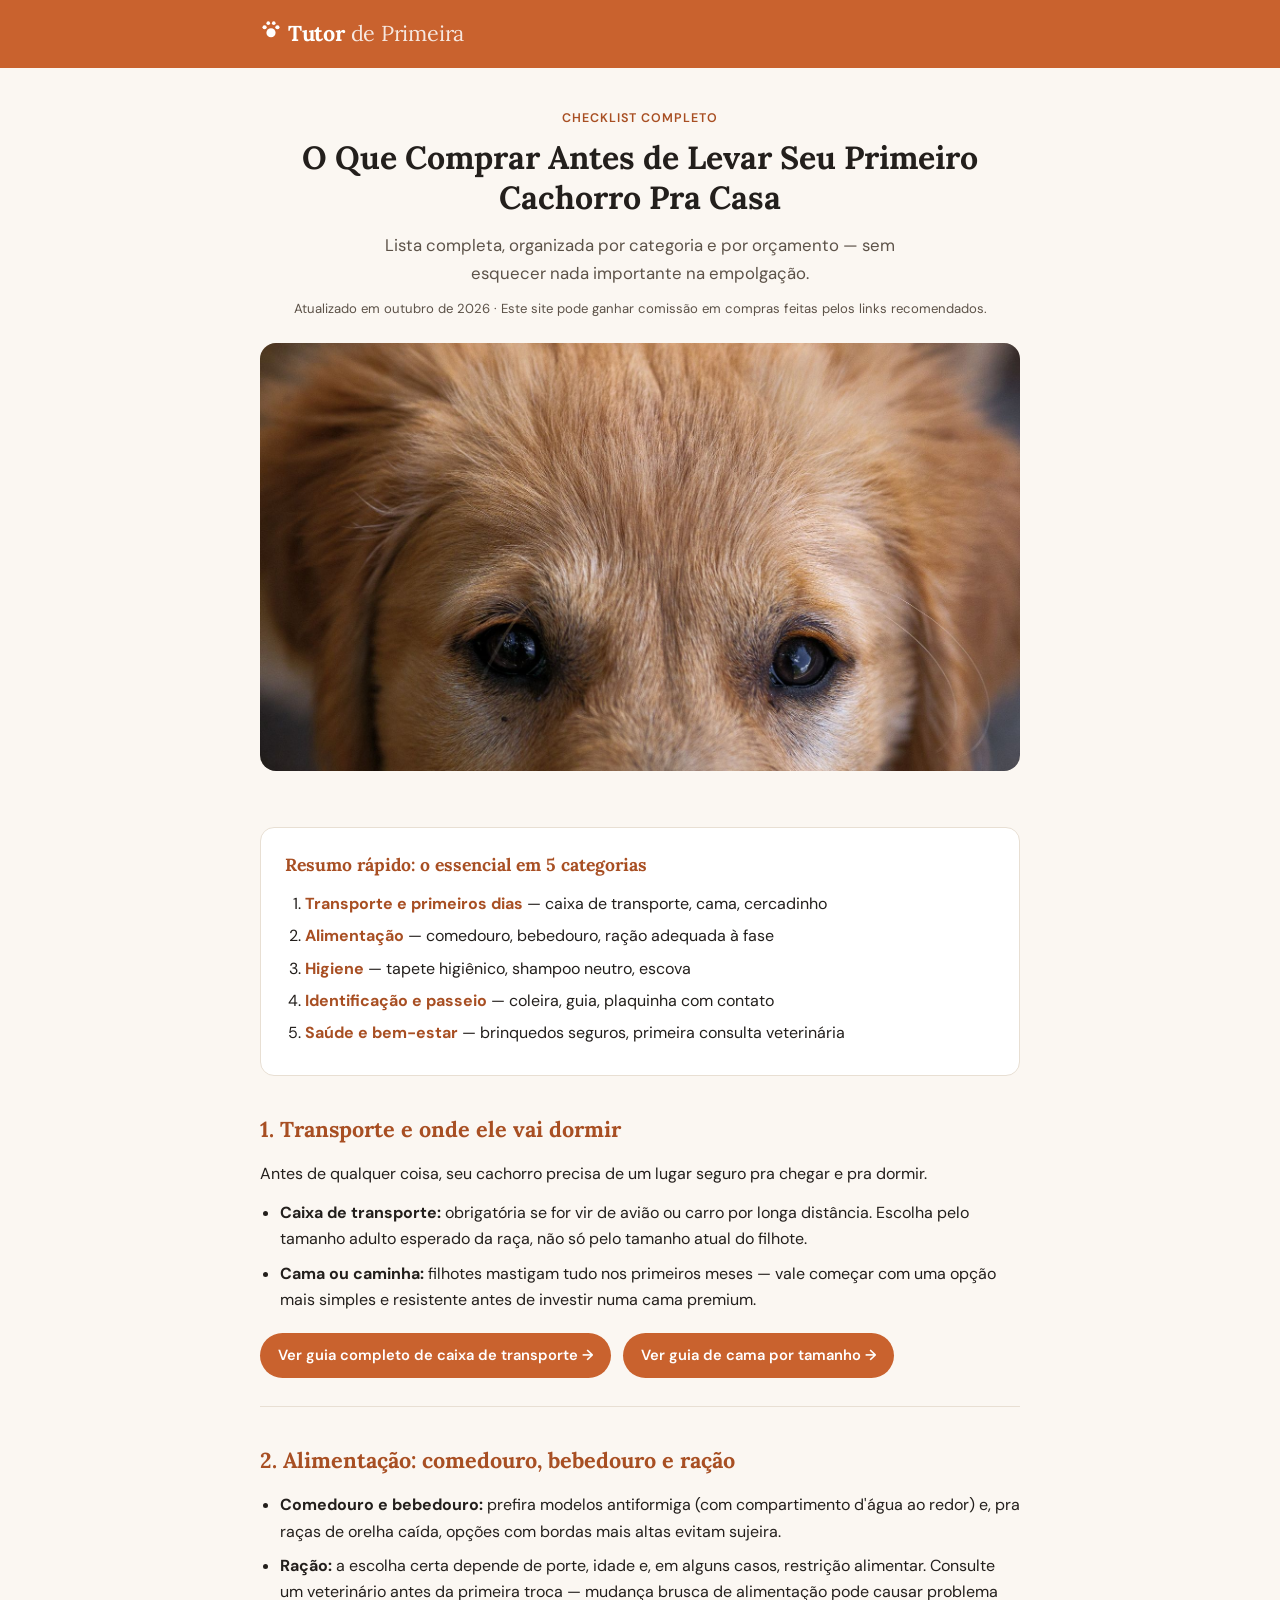
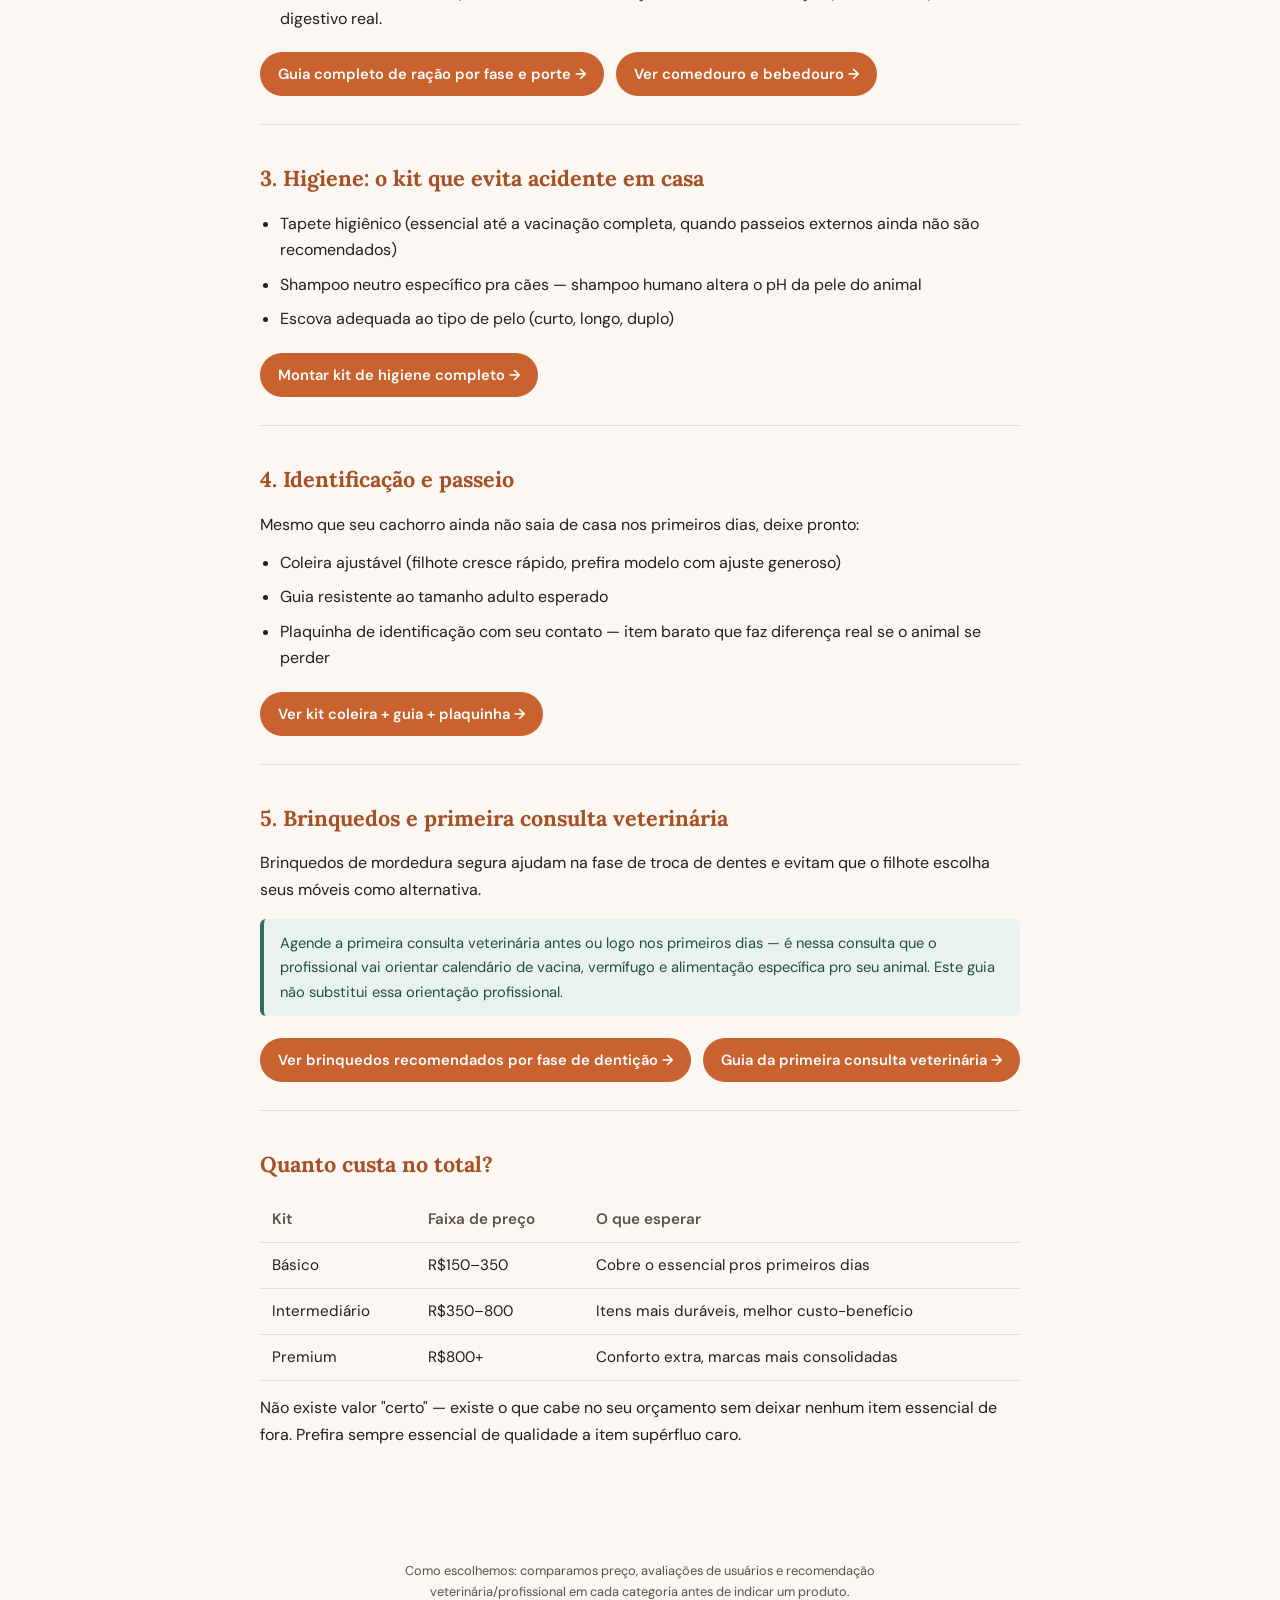
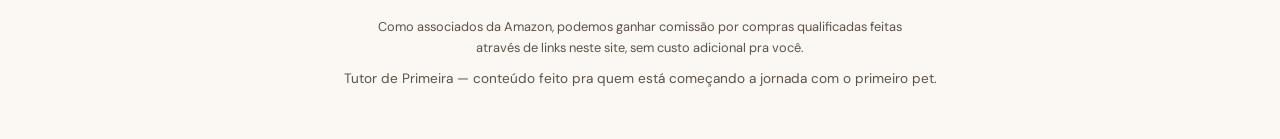
==== commit 6df8b6c7: "Melhorias de UX/UI inspiradas em páginas de alta conversão: kicker label, card de produto em destaqu" ====
--- a/index.html
+++ b/index.html
@@ -24,6 +24,7 @@
 <main class="container">
 
   <div class="hero">
+    <p class="kicker">Checklist completo</p>
     <h1>O Que Comprar Antes de Levar Seu Primeiro Cachorro Pra Casa</h1>
     <p class="subtitulo">Lista completa, organizada por categoria e por orçamento — sem esquecer nada importante na empolgação.</p>
     <p class="disclosure">Atualizado em outubro de 2026 · Este site pode ganhar comissão em compras feitas pelos links recomendados.</p>
@@ -35,15 +36,15 @@
     <div class="resumo-rapido">
       <h2>Resumo rápido: o essencial em 5 categorias</h2>
       <ol>
-        <li><strong>Transporte e primeiros dias</strong> — caixa de transporte, cama, cercadinho</li>
-        <li><strong>Alimentação</strong> — comedouro, bebedouro, ração adequada à fase</li>
-        <li><strong>Higiene</strong> — tapete higiênico, shampoo neutro, escova</li>
-        <li><strong>Identificação e passeio</strong> — coleira, guia, plaquinha com contato</li>
-        <li><strong>Saúde e bem-estar</strong> — brinquedos seguros, primeira consulta veterinária</li>
+        <li><a href="#transporte"><strong>Transporte e primeiros dias</strong></a> — caixa de transporte, cama, cercadinho</li>
+        <li><a href="#alimentacao"><strong>Alimentação</strong></a> — comedouro, bebedouro, ração adequada à fase</li>
+        <li><a href="#higiene"><strong>Higiene</strong></a> — tapete higiênico, shampoo neutro, escova</li>
+        <li><a href="#identificacao"><strong>Identificação e passeio</strong></a> — coleira, guia, plaquinha com contato</li>
+        <li><a href="#saude"><strong>Saúde e bem-estar</strong></a> — brinquedos seguros, primeira consulta veterinária</li>
       </ol>
     </div>
 
-    <section>
+    <section id="transporte">
       <h2>1. Transporte e onde ele vai dormir</h2>
       <p>Antes de qualquer coisa, seu cachorro precisa de um lugar seguro pra chegar e pra dormir.</p>
       <ul>
@@ -54,7 +55,7 @@
       <a href="cama-caminha.html" class="cta-link" style="margin-left:8px">Ver guia de cama por tamanho →</a>
     </section>
 
-    <section>
+    <section id="alimentacao">
       <h2>2. Alimentação: comedouro, bebedouro e ração</h2>
       <ul>
         <li><strong>Comedouro e bebedouro:</strong> prefira modelos antiformiga (com compartimento d'água ao redor) e, pra raças de orelha caída, opções com bordas mais altas evitam sujeira.</li>
@@ -64,7 +65,7 @@
       <a href="comedouro-bebedouro.html" class="cta-link" style="margin-left:8px">Ver comedouro e bebedouro →</a>
     </section>
 
-    <section>
+    <section id="higiene">
       <h2>3. Higiene: o kit que evita acidente em casa</h2>
       <ul>
         <li>Tapete higiênico (essencial até a vacinação completa, quando passeios externos ainda não são recomendados)</li>
@@ -74,7 +75,7 @@
       <a href="kit-higiene.html" class="cta-link">Montar kit de higiene completo →</a>
     </section>
 
-    <section>
+    <section id="identificacao">
       <h2>4. Identificação e passeio</h2>
       <p>Mesmo que seu cachorro ainda não saia de casa nos primeiros dias, deixe pronto:</p>
       <ul>
@@ -85,7 +86,7 @@
       <a href="coleira-guia-plaquinha.html" class="cta-link">Ver kit coleira + guia + plaquinha →</a>
     </section>
 
-    <section>
+    <section id="saude">
       <h2>5. Brinquedos e primeira consulta veterinária</h2>
       <p>Brinquedos de mordedura segura ajudam na fase de troca de dentes e evitam que o filhote escolha seus móveis como alternativa.</p>
       <div class="aviso">
@@ -111,6 +112,7 @@
 </main>
 
 <footer>
+  <p class="metodologia">Como escolhemos: comparamos preço, avaliações de usuários e recomendação veterinária/profissional em cada categoria antes de indicar um produto.</p>
   <p class="disclosure-footer">Como associados da Amazon, podemos ganhar comissão por compras qualificadas feitas através de links neste site, sem custo adicional pra você.</p>
   Tutor de Primeira — conteúdo feito pra quem está começando a jornada com o primeiro pet.
 </footer>
--- a/assets/style.css
+++ b/assets/style.css
@@ -87,6 +87,16 @@
   .hero-foto { aspect-ratio: 4 / 3; }
 }
 
+.kicker {
+  display: inline-block;
+  font-size: 0.78rem;
+  font-weight: 600;
+  letter-spacing: 0.08em;
+  text-transform: uppercase;
+  color: var(--cor-principal-escura);
+  margin-bottom: 10px;
+}
+
 /* Disclosure / atualização */
 
 .disclosure {
@@ -109,6 +119,8 @@
 .resumo-rapido h2, .resposta-rapida h2 { font-size: 1.1rem; margin-bottom: 12px; }
 .resumo-rapido ol { padding-left: 20px; }
 .resumo-rapido li { margin-bottom: 6px; }
+.resumo-rapido a { color: var(--cor-principal-escura); text-decoration: none; }
+.resumo-rapido a:hover { text-decoration: underline; }
 
 .resposta-rapida {
   border-left: 4px solid var(--cor-principal);
@@ -213,6 +225,7 @@
 }
 
 .produto-card {
+  position: relative;
   background: var(--cor-card);
   border: 1px solid var(--cor-borda);
   border-radius: 14px;
@@ -221,6 +234,23 @@
   flex-direction: column;
 }
 
+.produto-card.destaque {
+  border: 2px solid var(--cor-secundaria);
+  box-shadow: 0 6px 18px rgba(47, 111, 98, 0.15);
+}
+
+.produto-card.destaque .ribbon {
+  position: absolute;
+  top: -12px;
+  left: 14px;
+  background: var(--cor-secundaria);
+  color: #fff;
+  font-size: 0.7rem;
+  font-weight: 700;
+  padding: 3px 10px;
+  border-radius: 999px;
+}
+
 .produto-card .icone {
   width: 36px;
   height: 36px;
@@ -242,7 +272,7 @@
 
 .produto-card h3 { font-size: 1rem; margin-bottom: 6px; }
 .produto-card p { font-size: 0.88rem; color: var(--cor-texto-suave); margin-bottom: 10px; flex-grow: 1; }
-.produto-card .preco { font-size: 0.85rem; font-weight: 600; color: var(--cor-texto); margin-bottom: 10px; }
+.produto-card .preco { font-size: 1.05rem; font-weight: 700; color: var(--cor-principal-escura); margin-bottom: 10px; }
 
 .produto-card .cta-link {
   text-align: center;
@@ -292,7 +322,42 @@
   font-size: 0.8rem;
 }
 
+footer .metodologia {
+  max-width: 560px;
+  margin: 0 auto 14px;
+  font-size: 0.8rem;
+  color: var(--cor-texto-suave);
+}
+
 footer a { color: var(--cor-texto-suave); }
+
+/* CTA fixo mobile */
+
+.cta-fixa-mobile { display: none; }
+
+@media (max-width: 600px) {
+  .cta-fixa-mobile {
+    display: block;
+    position: fixed;
+    bottom: 0;
+    left: 0;
+    right: 0;
+    z-index: 50;
+    background: var(--cor-card);
+    border-top: 1px solid var(--cor-borda);
+    padding: 10px 16px;
+    box-shadow: 0 -6px 16px rgba(0, 0, 0, 0.08);
+  }
+
+  .cta-fixa-mobile .cta-link {
+    display: block;
+    text-align: center;
+    margin-top: 0;
+    width: 100%;
+  }
+
+  body { padding-bottom: 68px; }
+}
 
 @media (max-width: 600px) {
   .hero h1 { font-size: 1.6rem; }
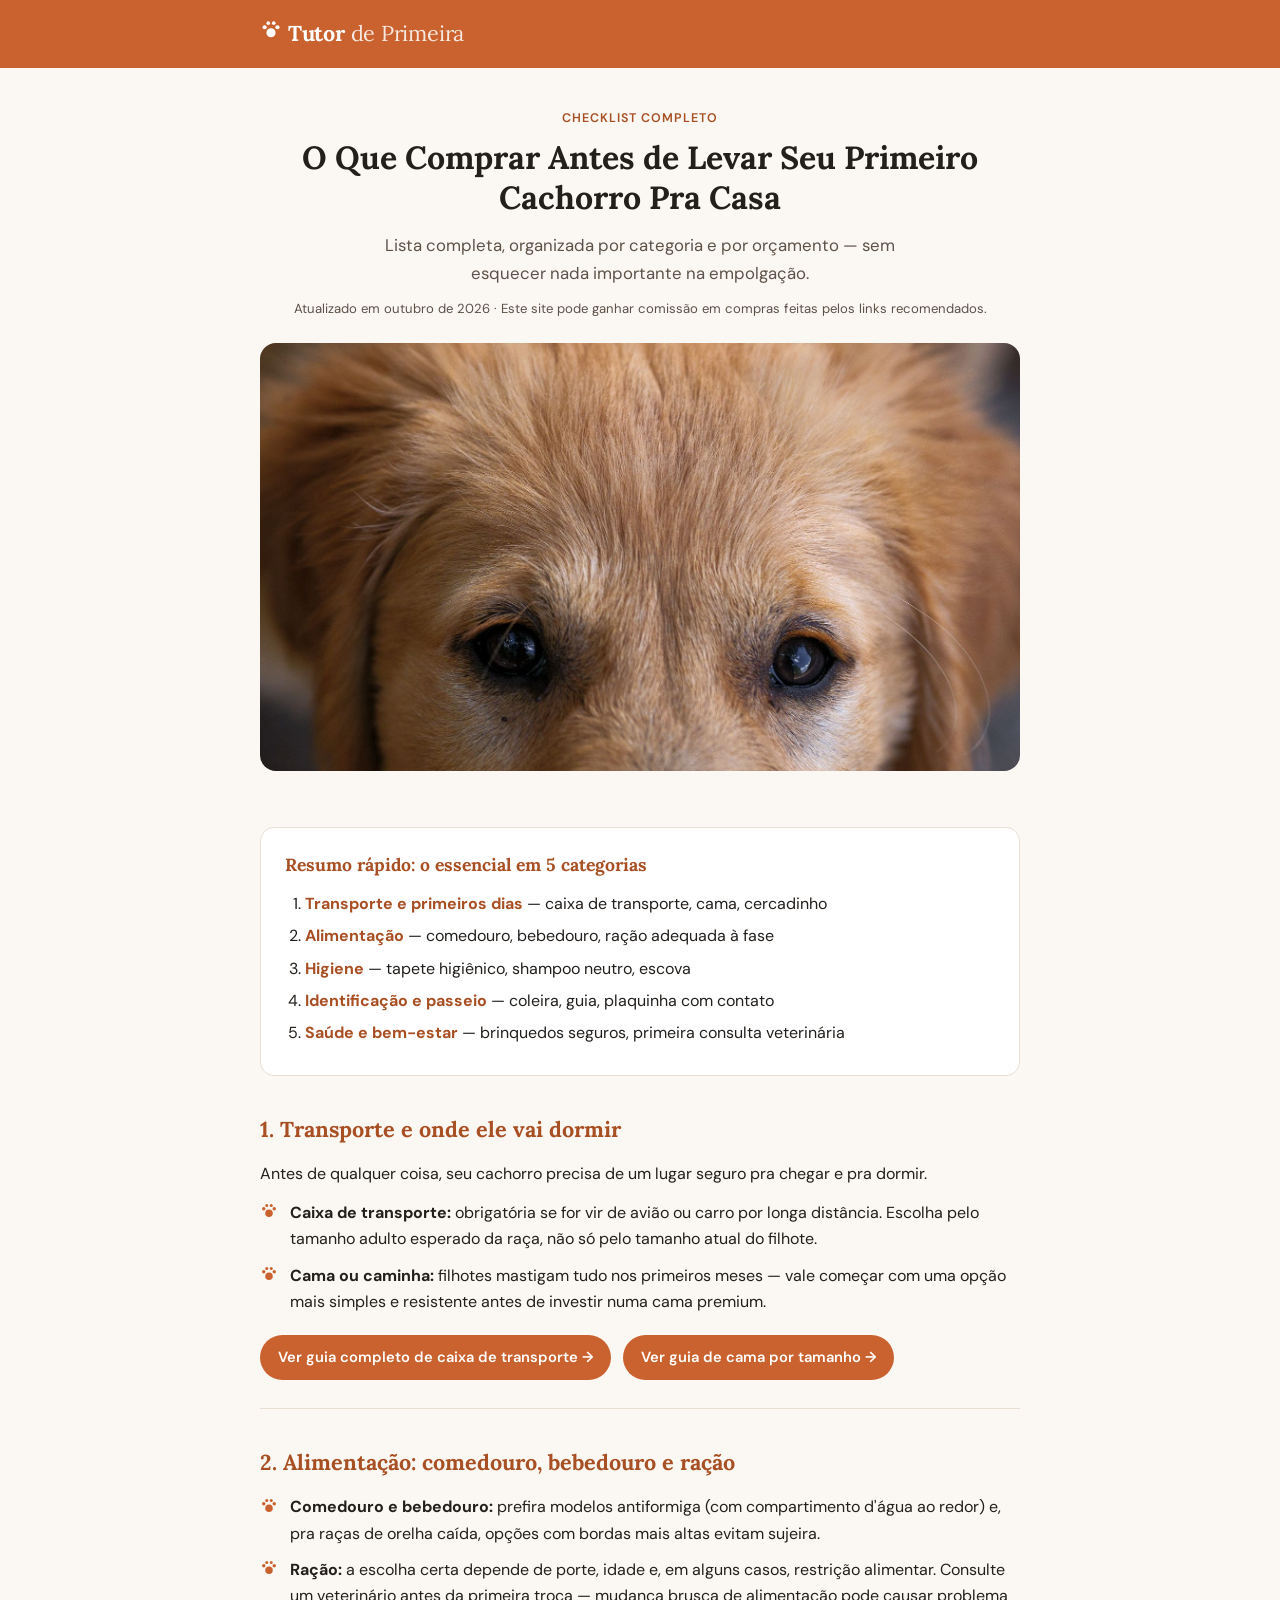
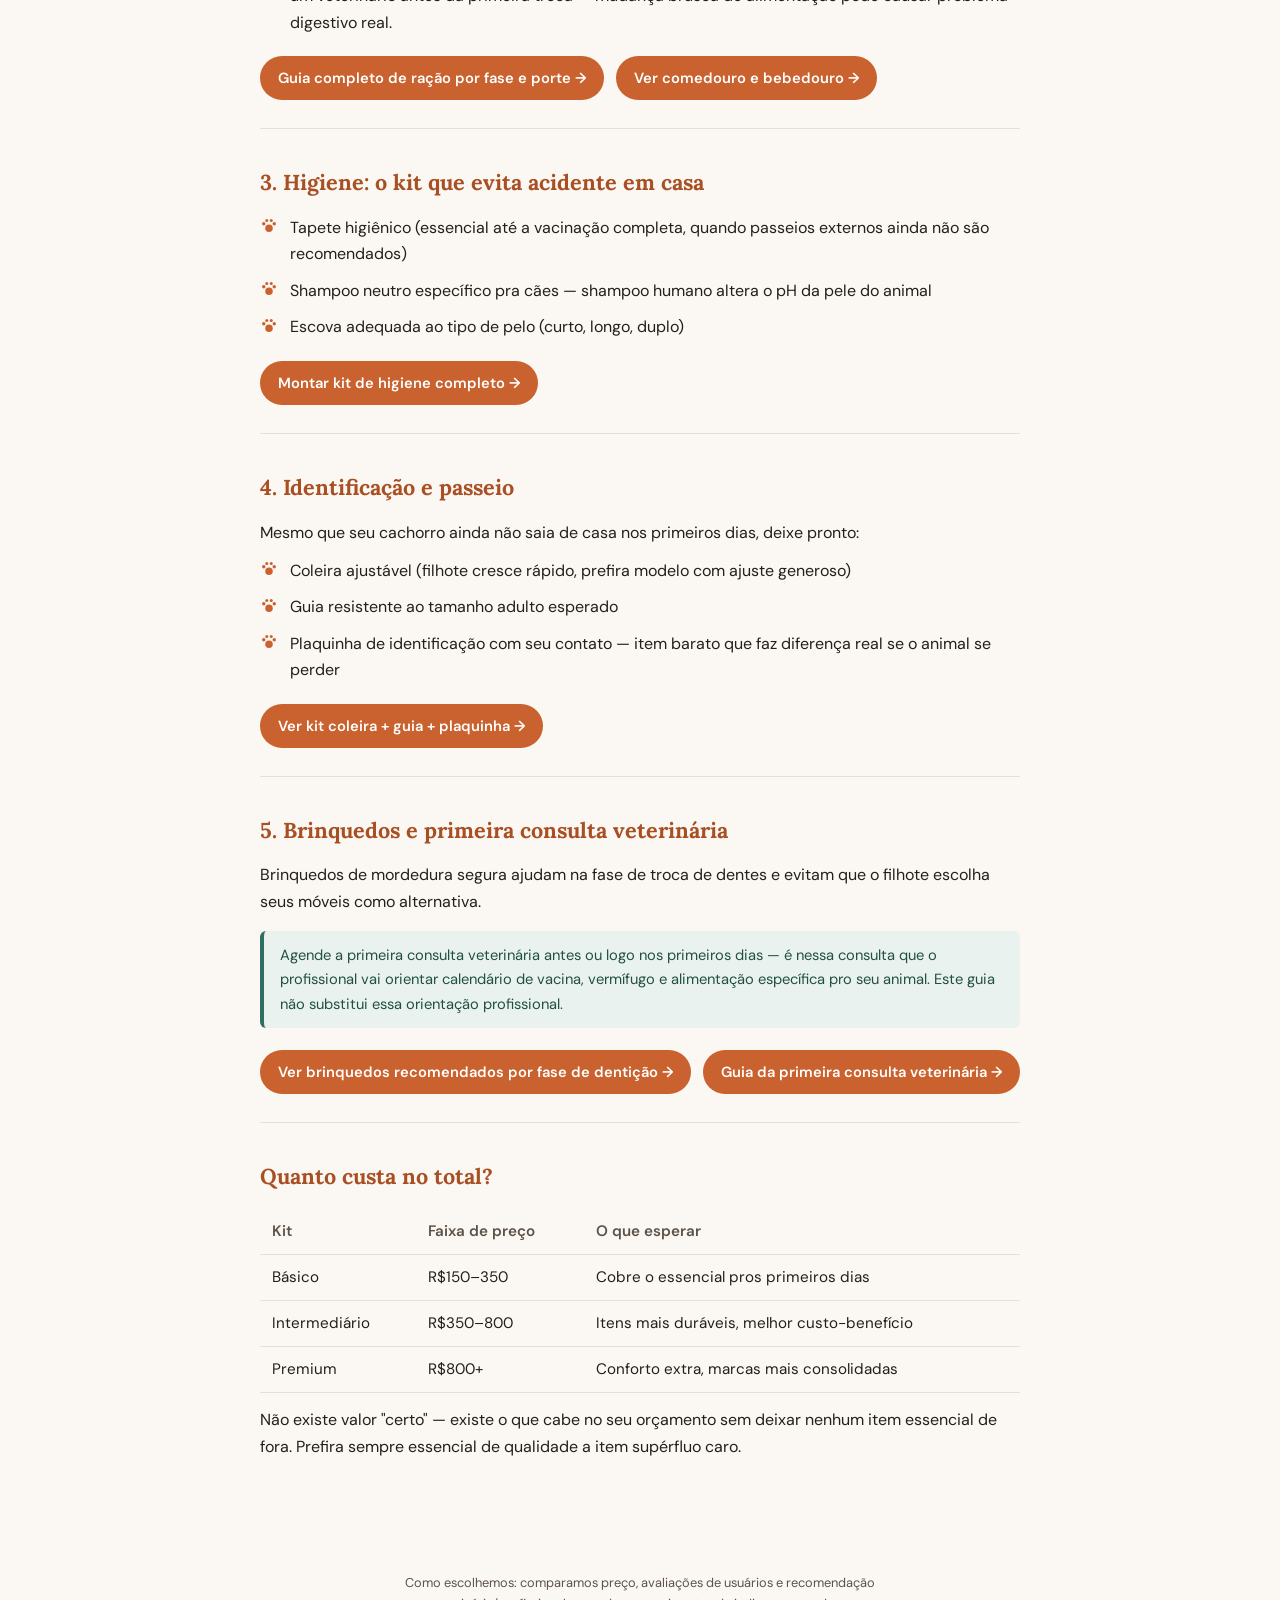
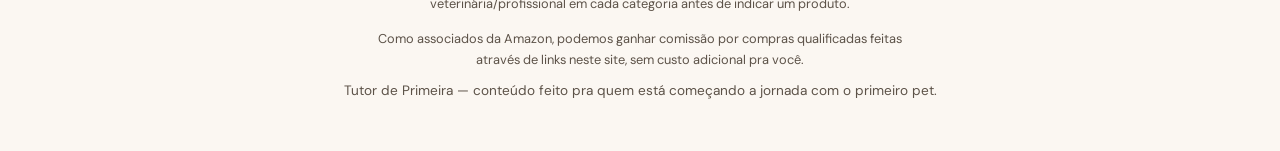
==== commit dad278f0: "Adiciona rastreamento de conversão do Google Ads (clique no link de afiliado) via gtag" ====
--- a/index.html
+++ b/index.html
@@ -9,6 +9,8 @@
 <meta property="og:description" content="Guia completo e organizado por categoria pra quem está adotando o primeiro cachorro.">
 <meta property="og:type" content="article">
 <link rel="stylesheet" href="assets/style.css">
+<script async src="https://www.googletagmanager.com/gtag/js?id=AW-18495999905"></script>
+<script src="assets/analytics.js"></script>
 </head>
 <body>
 
--- a/assets/style.css
+++ b/assets/style.css
@@ -12,6 +12,7 @@
   --cor-borda: #E8DFD3;
   --fonte-titulo: "Lora", Georgia, serif;
   --fonte-corpo: "DM Sans", -apple-system, BlinkMacSystemFont, "Segoe UI", Roboto, Helvetica, Arial, sans-serif;
+  --icone-lista: url("data:image/svg+xml,%3Csvg xmlns='http://www.w3.org/2000/svg' viewBox='0 0 24 24' fill='black'%3E%3Ccircle cx='12' cy='15' r='5'/%3E%3Ccircle cx='5' cy='9' r='2.3'/%3E%3Ccircle cx='19' cy='9' r='2.3'/%3E%3Ccircle cx='9' cy='4.5' r='2'/%3E%3Ccircle cx='15' cy='4.5' r='2'/%3E%3C/svg%3E");
 }
 
 * { box-sizing: border-box; margin: 0; padding: 0; }
@@ -158,8 +159,29 @@
 
 article p { margin-bottom: 12px; color: var(--cor-texto); }
 
-article ul { padding-left: 20px; margin-bottom: 14px; }
-article ul li { margin-bottom: 8px; }
+article ul { list-style: none; padding-left: 0; margin-bottom: 14px; }
+article ul li {
+  position: relative;
+  padding-left: 30px;
+  margin-bottom: 10px;
+}
+article ul li::before {
+  content: "";
+  position: absolute;
+  left: 0;
+  top: 0.15em;
+  width: 18px;
+  height: 18px;
+  background-color: var(--cor-principal);
+  -webkit-mask-image: var(--icone-lista);
+  mask-image: var(--icone-lista);
+  -webkit-mask-size: contain;
+  mask-size: contain;
+  -webkit-mask-repeat: no-repeat;
+  mask-repeat: no-repeat;
+  -webkit-mask-position: center;
+  mask-position: center;
+}
 
 /* CTA */
 
